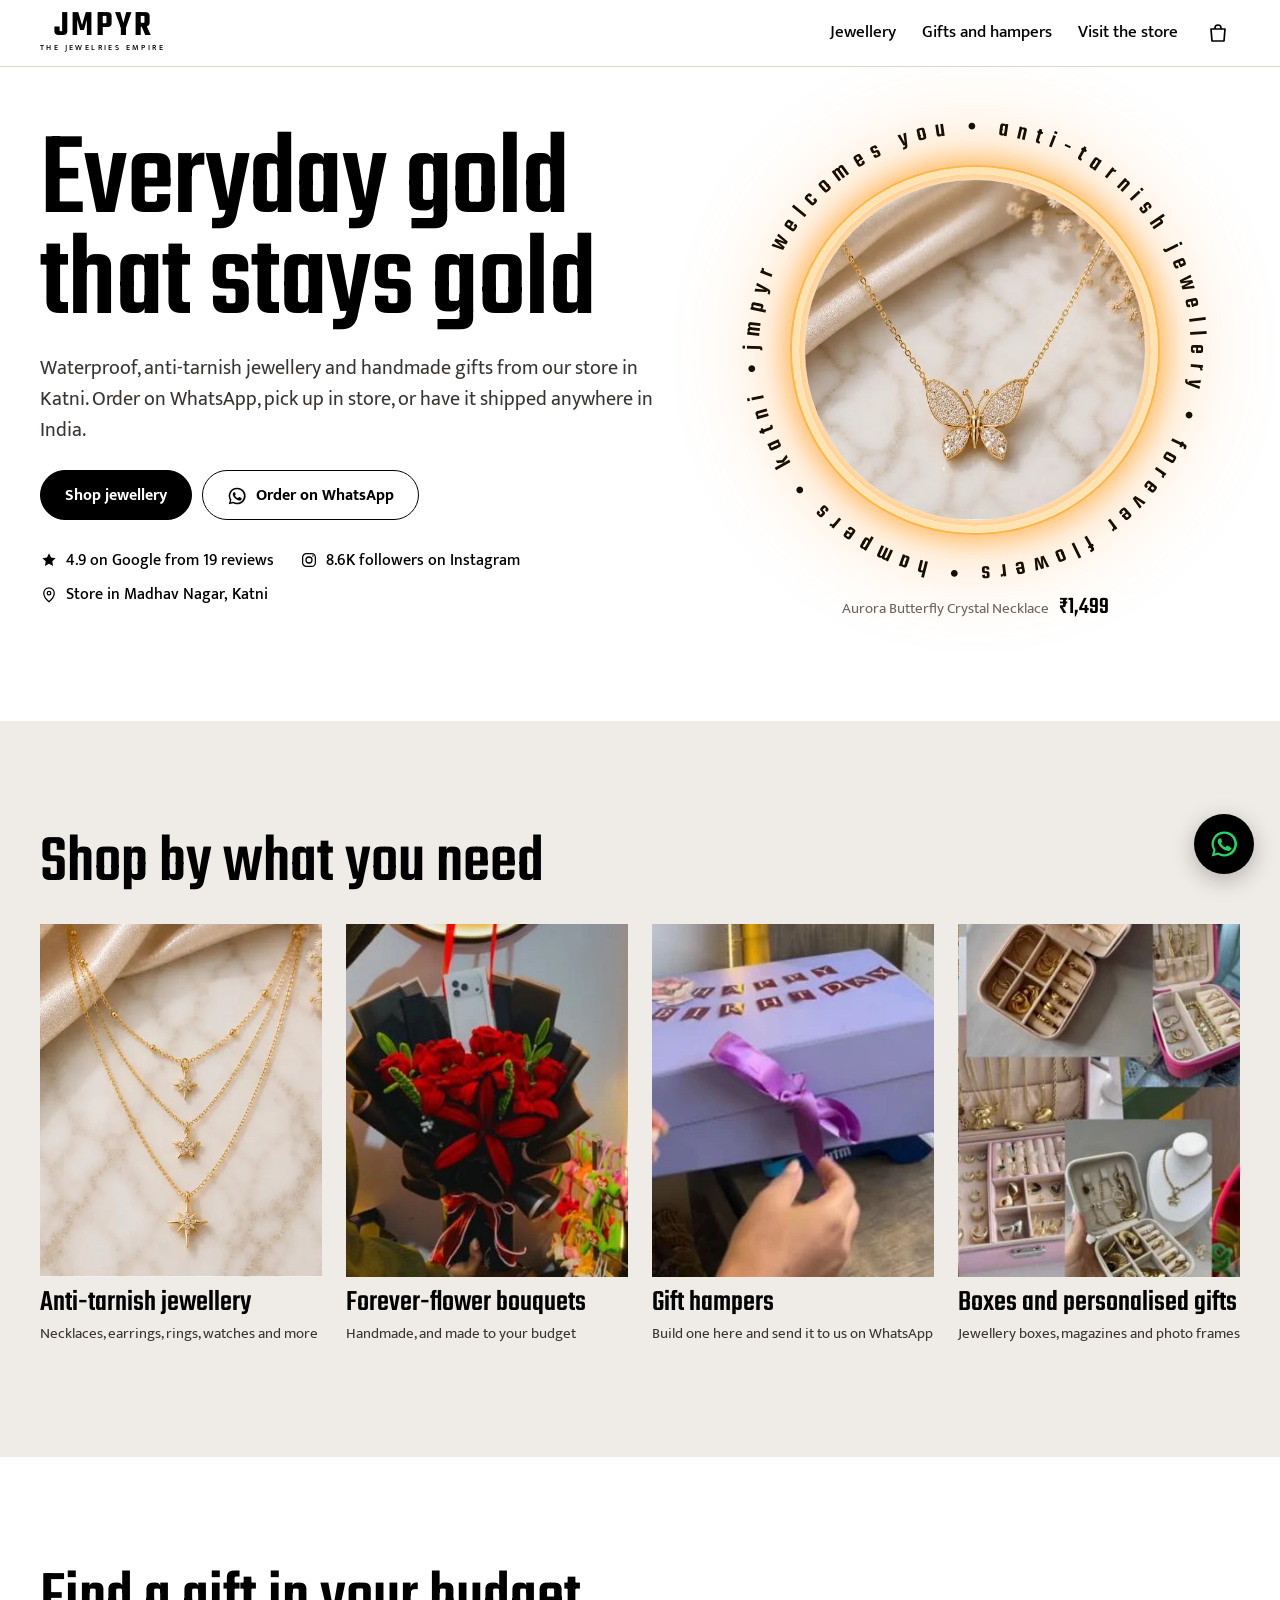
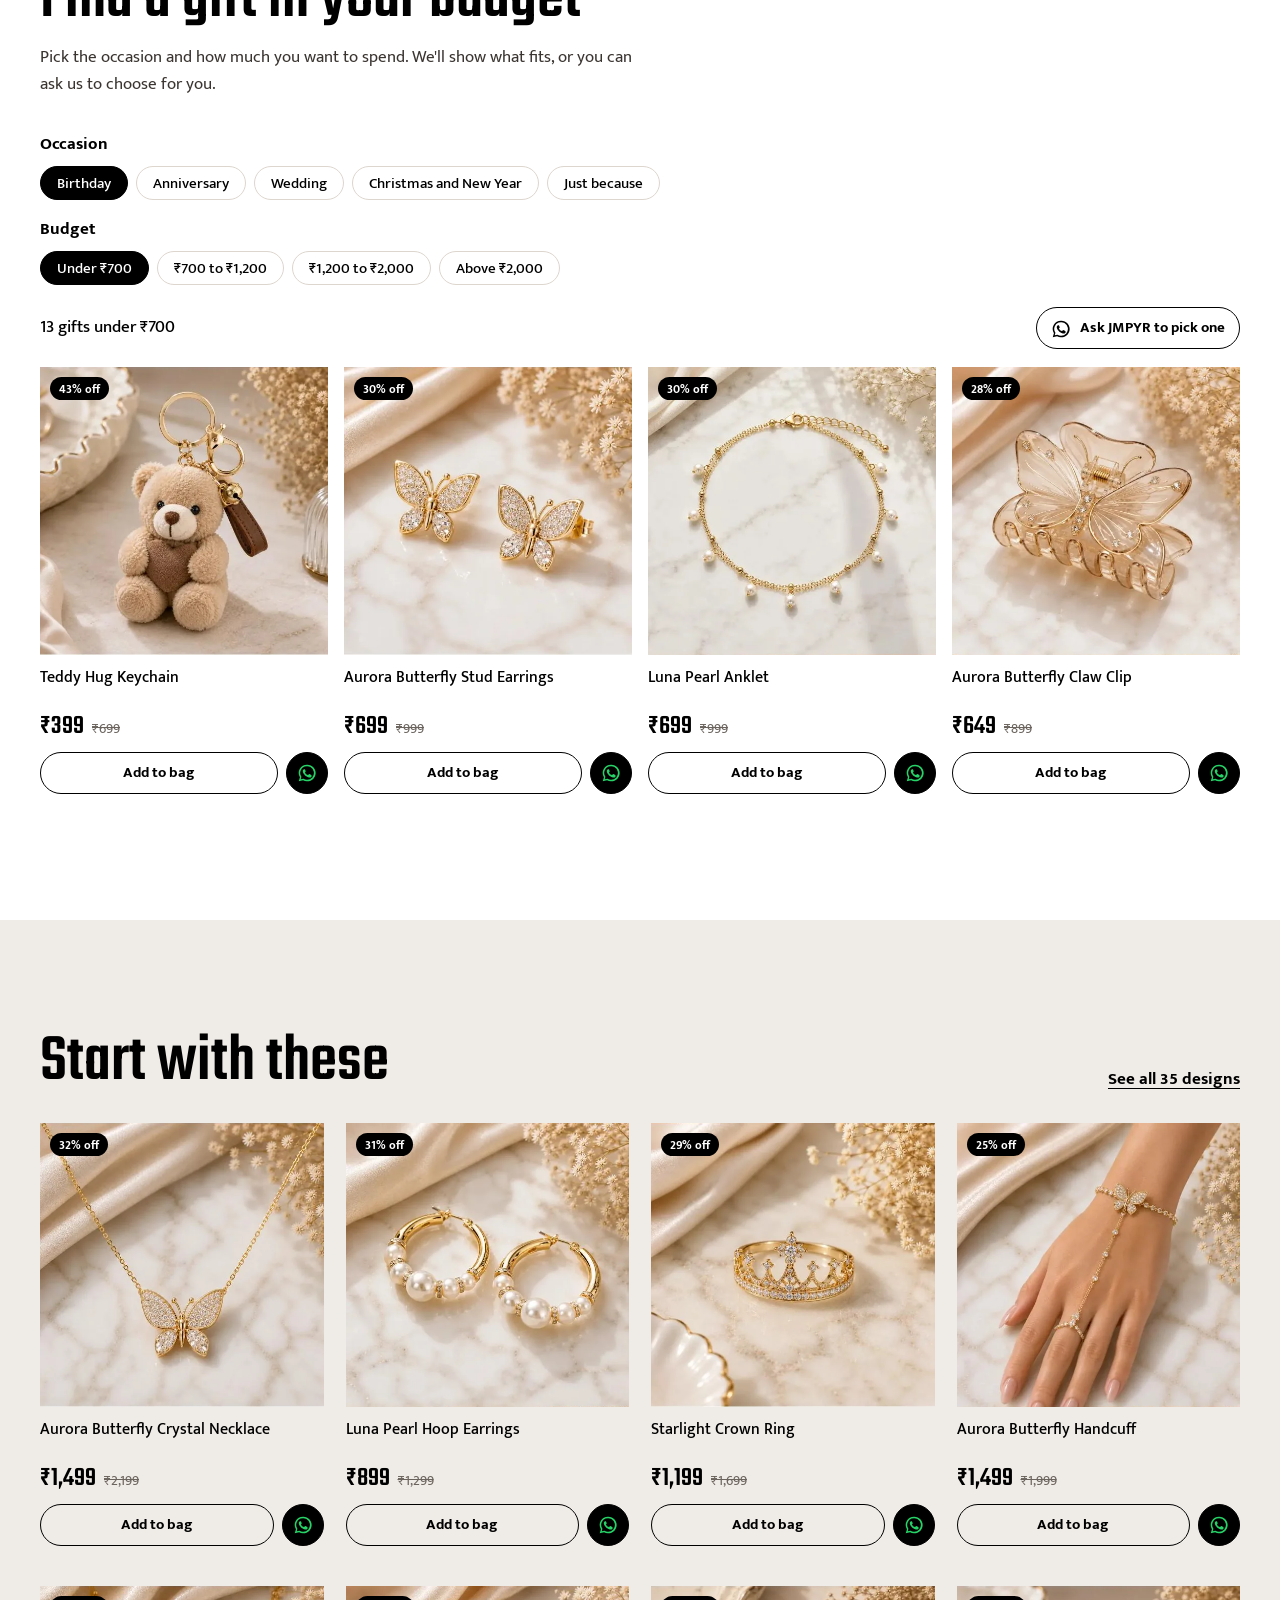
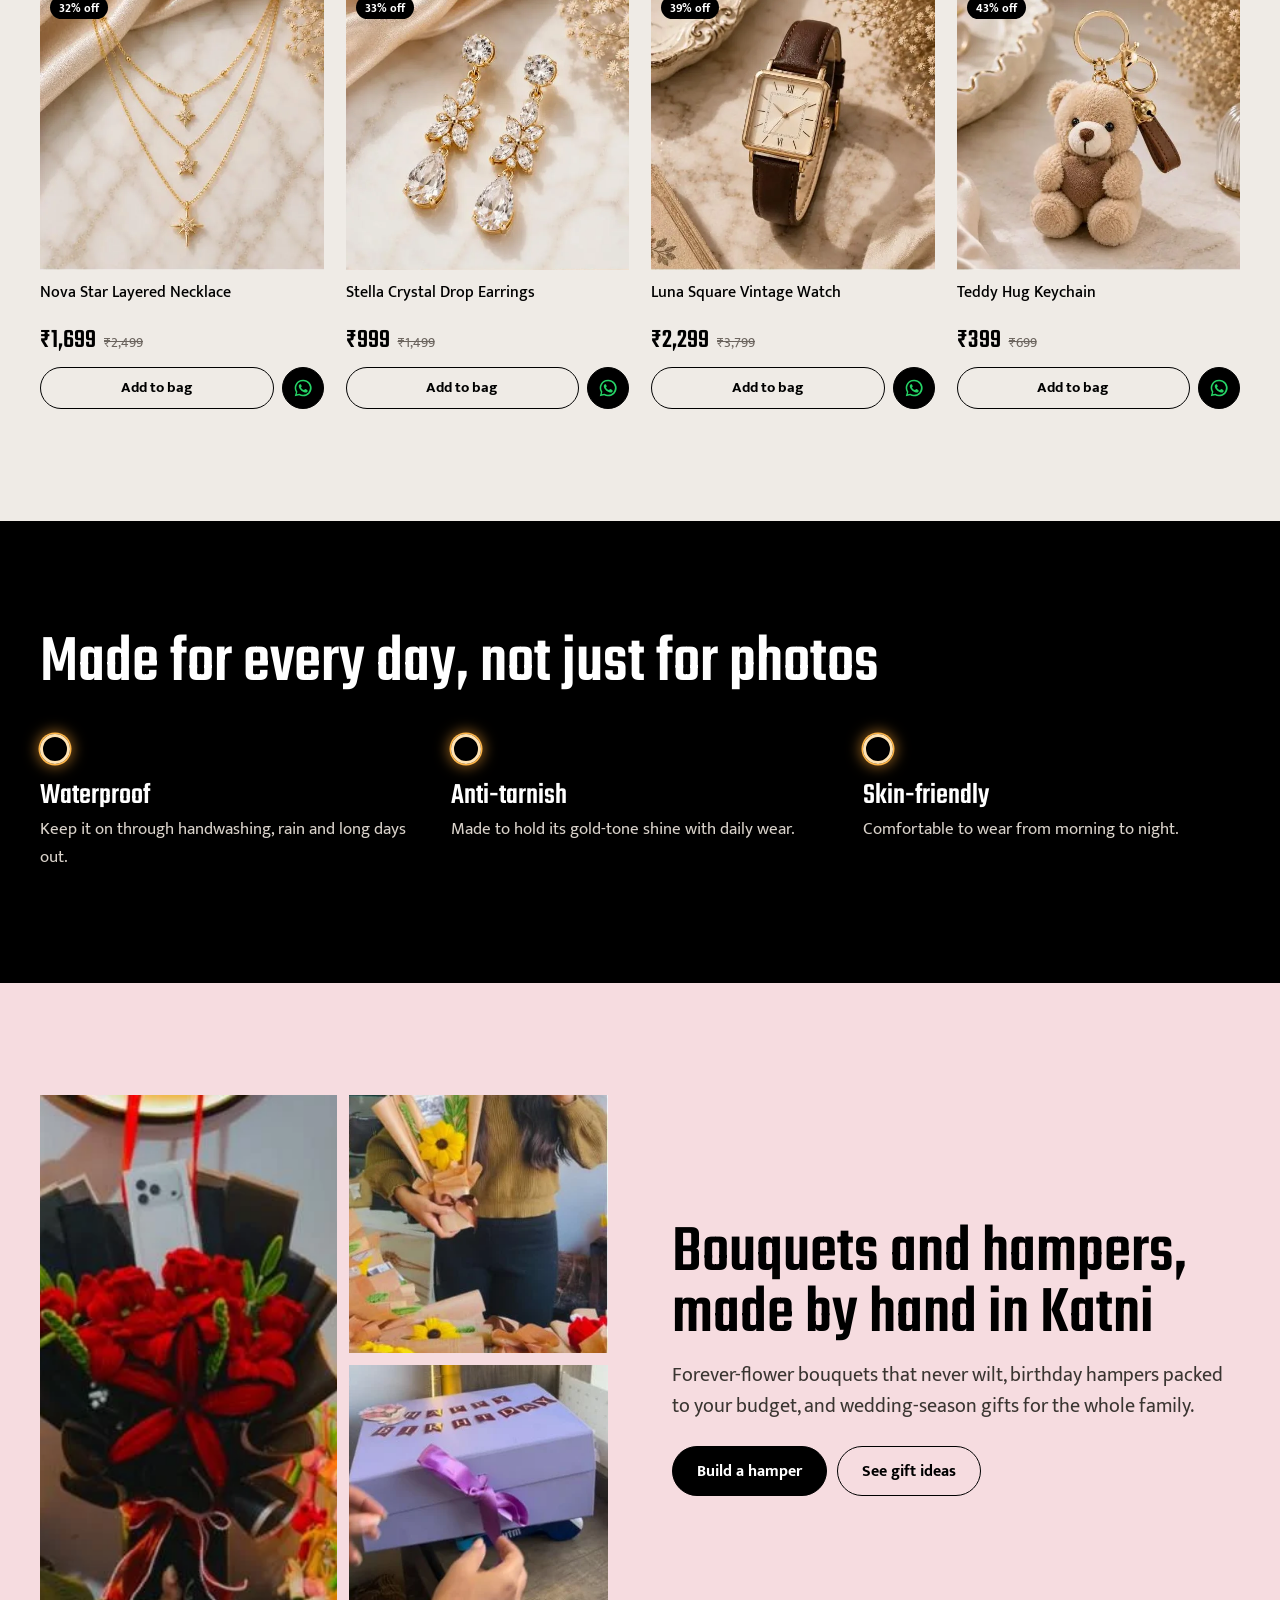
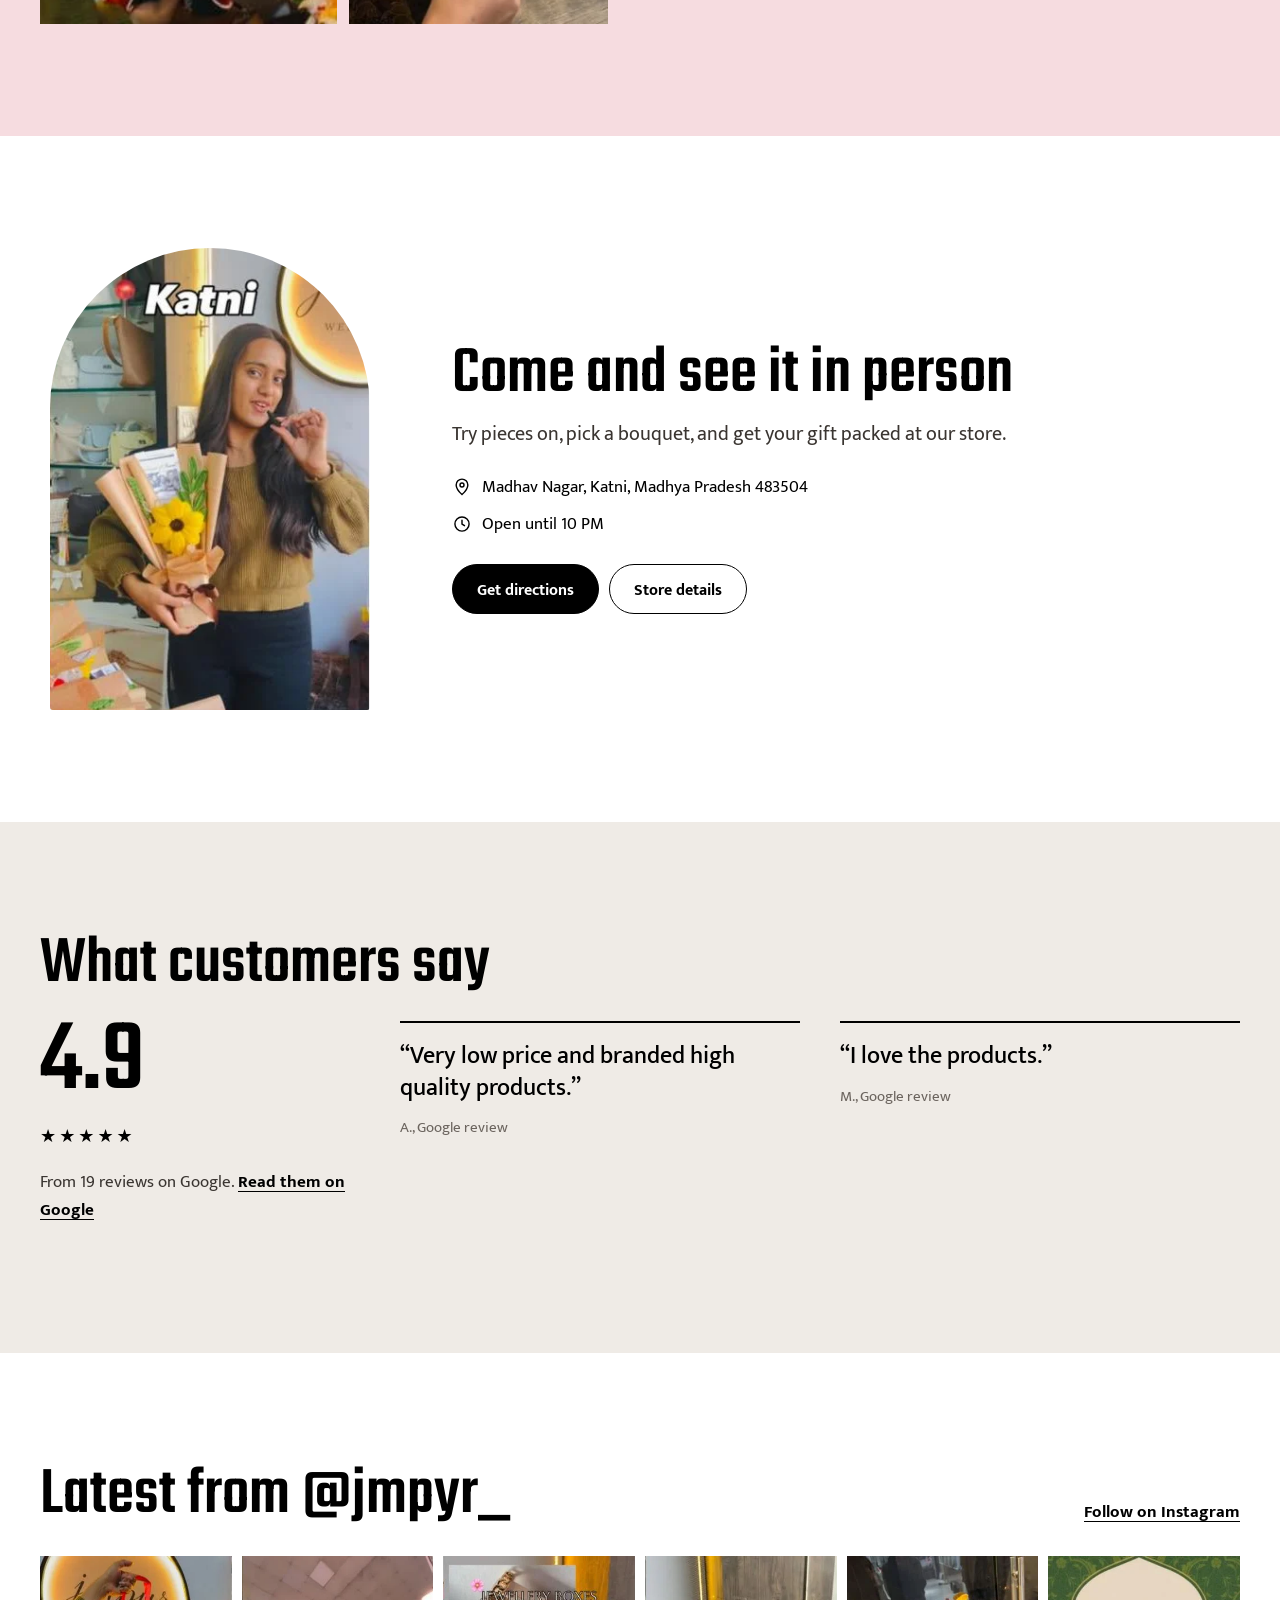
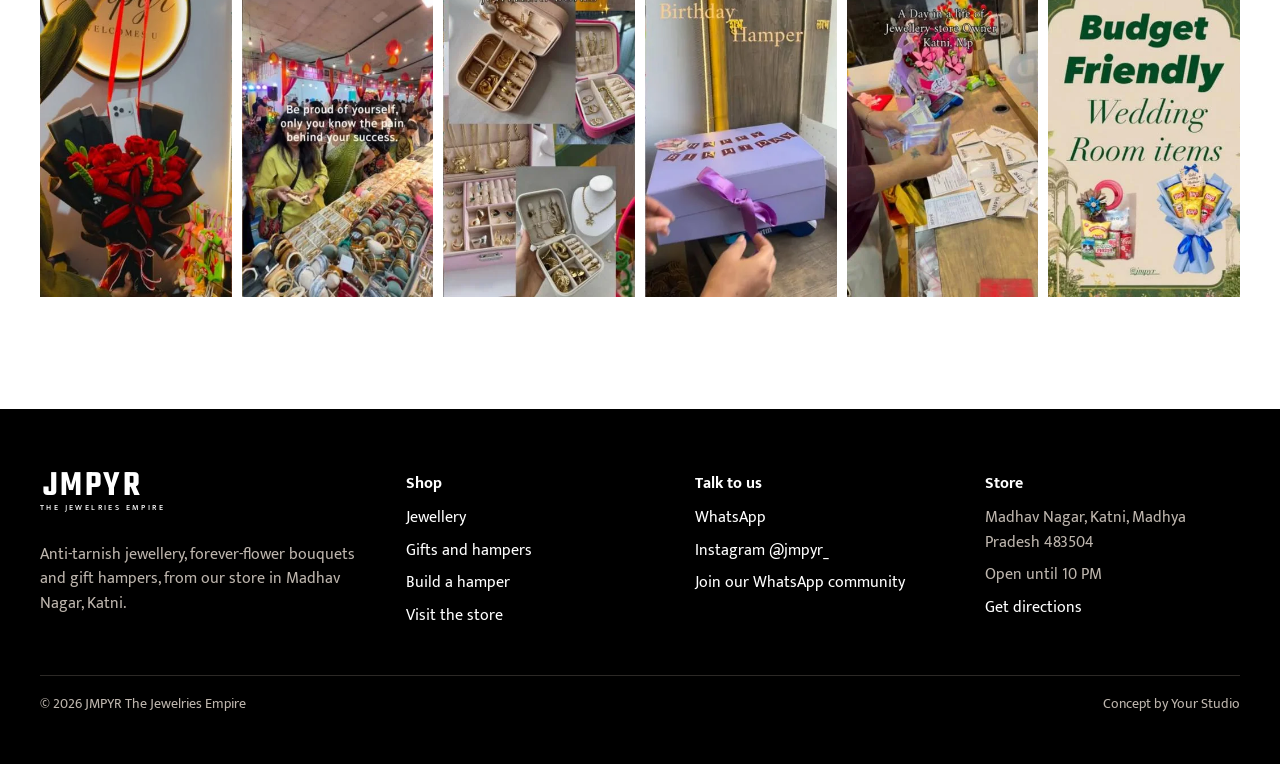
==== index.html @ 12ea730e "Initial commit: JMPYR site Co-Authored-By: Claude Opus 5.5 <noreply@anthropic.com>" ====
<!doctype html>
<html lang="en-IN">
<head>
<meta charset="utf-8">
<meta name="viewport" content="width=device-width, initial-scale=1, viewport-fit=cover">
<title>JMPYR | Anti-tarnish jewellery and handmade gifts in Katni</title>
<meta name="description" content="Waterproof, anti-tarnish jewellery, forever-flower bouquets and gift hampers from JMPYR in Madhav Nagar, Katni. Order on WhatsApp or visit the store.">
<!-- Concept preview: keep it out of search results until the client approves it. Remove this line at launch. -->
<meta name="robots" content="noindex, nofollow">
<meta name="theme-color" content="#ffffff">
<meta property="og:type" content="website">
<meta property="og:title" content="JMPYR | Anti-tarnish jewellery and handmade gifts in Katni">
<meta property="og:description" content="Waterproof, anti-tarnish jewellery, forever-flower bouquets and gift hampers from JMPYR in Madhav Nagar, Katni. Order on WhatsApp or visit the store.">
<meta property="og:image" content="assets/img/og.jpg">
<link rel="icon" href="assets/img/favicon.svg" type="image/svg+xml">
<link rel="preload" href="assets/fonts/teko-latin.woff2" as="font" type="font/woff2" crossorigin>
<link rel="preload" href="assets/fonts/mukta-latin-400.woff2" as="font" type="font/woff2" crossorigin>
<link rel="stylesheet" href="assets/css/site.css">
<script type="application/ld+json">{"@context": "https://schema.org", "@type": "JewelryStore", "name": "JMPYR The Jewelries Empire", "description": "Anti-tarnish jewellery, forever-flower bouquets and gift hampers in Katni.", "address": {"@type": "PostalAddress", "streetAddress": "Madhav Nagar", "addressLocality": "Katni", "addressRegion": "Madhya Pradesh", "postalCode": "483504", "addressCountry": "IN"}, "sameAs": ["https://www.instagram.com/jmpyr_/"], "priceRange": "₹299 - ₹3,299"}</script>
</head>
<body>
<header class="site-head"><div class="wrap">
  <button type="button" class="menu-btn" aria-expanded="false" aria-controls="nav" aria-label="Menu"><svg class="i" viewBox="0 0 24 24" aria-hidden="true"><path d="M4 8h16M4 16h16" stroke="currentColor" stroke-width="1.8" stroke-linecap="round"/></svg></button>
  <a class="logo" href="index.html" aria-label="JMPYR home"><b>JMPYR</b><small>The Jewelries Empire</small></a>
  <nav class="site-nav" id="nav" aria-label="Main">
    <a href="jewellery.html">Jewellery</a>
    <a href="gifts.html">Gifts and hampers</a>
    <a href="visit.html">Visit the store</a>
  </nav>
  <a class="bag-btn js-open-bag" href="#bag" aria-label="Open your bag"><svg class="i" viewBox="0 0 24 24" aria-hidden="true"><path d="M5 8h14l-1 12H6L5 8Zm4 0V7a3 3 0 0 1 6 0v1" fill="none" stroke="currentColor" stroke-width="1.7" stroke-linejoin="round"/></svg><span class="count js-bag-count" hidden>0</span></a>
</div></header>
<main id="main">
<section class="hero">
  <div class="wrap hero-grid">
    <div class="hero-copy">
      <h1 class="display">Everyday gold that stays gold</h1>
      <p class="lede">Waterproof, anti-tarnish jewellery and handmade gifts from our store in Katni. Order on WhatsApp, pick up in store, or have it shipped anywhere in India.</p>
      <div class="actions">
        <a class="btn btn-ink" href="jewellery.html">Shop jewellery</a>
        <a class="btn btn-line" data-wa="Hi JMPYR! I saw your website and want to order something."><svg class="i" viewBox="0 0 24 24" aria-hidden="true"><path fill="currentColor" d="M12 2a9.9 9.9 0 0 0-8.5 15l-1.4 5 5.2-1.4A10 10 0 1 0 12 2Zm0 18.2a8.2 8.2 0 0 1-4.2-1.2l-.3-.2-3 .8.8-3-.2-.3A8.2 8.2 0 1 1 12 20.2Zm4.5-6.1c-.2-.1-1.5-.7-1.7-.8-.2-.1-.4-.1-.6.1l-.8 1c-.1.2-.3.2-.5.1a6.7 6.7 0 0 1-3.3-2.9c-.3-.4.3-.4.8-1.4.1-.2 0-.3 0-.5l-.8-1.8c-.2-.5-.4-.4-.6-.4h-.5a1 1 0 0 0-.7.3 3 3 0 0 0-.9 2.2 5.2 5.2 0 0 0 1.1 2.8 11.9 11.9 0 0 0 4.6 4c1.7.7 2.4.8 3.2.7.5-.1 1.5-.6 1.7-1.2.2-.6.2-1.1.1-1.2l-.5-.3Z"/></svg>Order on WhatsApp</a>
      </div>
      <ul class="proof">
      <li><svg class="i" viewBox="0 0 24 24" aria-hidden="true"><path d="m12 3 2.7 5.6 6.1.9-4.4 4.3 1 6.1L12 17l-5.4 2.9 1-6.1-4.4-4.3 6.1-.9L12 3Z" fill="currentColor"/></svg>4.9 on Google from 19 reviews</li>
      <li><svg class="i" viewBox="0 0 24 24" aria-hidden="true"><rect x="3.5" y="3.5" width="17" height="17" rx="5" fill="none" stroke="currentColor" stroke-width="1.7"/><circle cx="12" cy="12" r="4" fill="none" stroke="currentColor" stroke-width="1.7"/><circle cx="17.3" cy="6.7" r="1.1" fill="currentColor"/></svg>8.6K followers on Instagram</li>
      <li><svg class="i" viewBox="0 0 24 24" aria-hidden="true"><path d="M12 21s-7-6.2-7-11.5a7 7 0 0 1 14 0C19 14.8 12 21 12 21Z" fill="none" stroke="currentColor" stroke-width="1.7"/><circle cx="12" cy="9.5" r="2.4" fill="none" stroke="currentColor" stroke-width="1.7"/></svg>Store in Madhav Nagar, Katni</li>
    </ul>
    </div>
    <div class="halo-stage">
      <div class="halo">
        <svg class="halo-text" viewBox="0 0 400 400" aria-hidden="true">
          <defs><path id="ringpath" d="M200,200 m-184,0 a184,184 0 1,1 368,0 a184,184 0 1,1 -368,0"/></defs>
          <text><textPath href="#ringpath" textLength="1150" lengthAdjust="spacing">jmpyr welcomes you &#8226; anti-tarnish jewellery &#8226; forever flowers &#8226; hampers &#8226; katni &#8226;</textPath></text>
        </svg>
        <div class="halo-ring"></div>
        <div class="halo-photo">
          <img class="on" src="assets/img/products/aurora-butterfly-crystal-necklace.webp" data-slug="aurora-butterfly-crystal-necklace" alt="Aurora Butterfly Crystal Necklace" width="563" height="563" fetchpriority="high">
          <img src="assets/img/products/luna-pearl-hoop-earrings.webp" data-slug="luna-pearl-hoop-earrings" alt="Luna Pearl Hoop Earrings" width="563" height="563" loading="lazy">
          <img src="assets/img/products/starlight-crown-ring.webp" data-slug="starlight-crown-ring" alt="Starlight Crown Ring" width="563" height="563" loading="lazy">
          <img src="assets/img/products/nova-star-layered-necklace.webp" data-slug="nova-star-layered-necklace" alt="Nova Star Layered Necklace" width="563" height="563" loading="lazy">
        </div>
      </div>
      <button type="button" class="halo-caption js-quick" data-slug="aurora-butterfly-crystal-necklace"><span class="js-halo-name">Aurora Butterfly Crystal Necklace</span><span class="js-halo-price">&#8377;1,499</span></button>
    </div>
  </div>
</section>

<section class="band band-marble" aria-labelledby="what">
  <div class="wrap">
    <div class="band-head"><h2 class="h2" id="what">Shop by what you need</h2></div>
    <div class="tiles">
      <a class="tile" href="jewellery.html"><img src="assets/img/products/nova-star-layered-necklace.webp" alt="" width="563" height="563" loading="lazy"><h3 class="h3">Anti-tarnish jewellery</h3><p>Necklaces, earrings, rings, watches and more</p></a>
      <a class="tile" href="gifts.html#bouquets"><img src="assets/img/shop/roses-bouquet.webp" alt="" width="338" height="400" loading="lazy"><h3 class="h3">Forever-flower bouquets</h3><p>Handmade, and made to your budget</p></a>
      <a class="tile" href="gifts.html#hamper"><img src="assets/img/shop/hamper-box.webp" alt="" width="338" height="330" loading="lazy"><h3 class="h3">Gift hampers</h3><p>Build one here and send it to us on WhatsApp</p></a>
      <a class="tile" href="gifts.html#personalised"><img src="assets/img/shop/jewellery-box.webp" alt="" width="338" height="505" loading="lazy"><h3 class="h3">Boxes and personalised gifts</h3><p>Jewellery boxes, magazines and photo frames</p></a>
    </div>
  </div>
</section>

<section class="band" id="finder" aria-labelledby="finder-title">
  <div class="wrap">
    <h2 class="h2" id="finder-title">Find a gift in your budget</h2>
    <p class="intro">Pick the occasion and how much you want to spend. We'll show what fits, or you can ask us to choose for you.</p>
    <div class="finder-controls">
      <div><p class="label" id="occ-l">Occasion</p>
        <div class="chips" data-group="occasion" role="group" aria-labelledby="occ-l">
          <button type="button" class="chip" data-v="birthday" aria-pressed="true">Birthday</button>
          <button type="button" class="chip" data-v="anniversary" aria-pressed="false">Anniversary</button>
          <button type="button" class="chip" data-v="wedding" aria-pressed="false">Wedding</button>
          <button type="button" class="chip" data-v="Christmas or New Year" aria-pressed="false">Christmas and New Year</button>
          <button type="button" class="chip" data-v="thoughtful" aria-pressed="false">Just because</button>
        </div></div>
      <div><p class="label" id="bud-l">Budget</p>
        <div class="chips" data-group="budget" role="group" aria-labelledby="bud-l">
          <button type="button" class="chip" data-v="0-700" aria-pressed="true">Under &#8377;700</button>
          <button type="button" class="chip" data-v="700-1200" aria-pressed="false">&#8377;700 to &#8377;1,200</button>
          <button type="button" class="chip" data-v="1200-2000" aria-pressed="false">&#8377;1,200 to &#8377;2,000</button>
          <button type="button" class="chip" data-v="2000-99999" aria-pressed="false">Above &#8377;2,000</button>
        </div></div>
    </div>
    <div class="finder-bar"><p class="js-finder-count" aria-live="polite"></p><a class="btn btn-small btn-line js-finder-ask" target="_blank" rel="noopener"><svg class="i" viewBox="0 0 24 24" aria-hidden="true"><path fill="currentColor" d="M12 2a9.9 9.9 0 0 0-8.5 15l-1.4 5 5.2-1.4A10 10 0 1 0 12 2Zm0 18.2a8.2 8.2 0 0 1-4.2-1.2l-.3-.2-3 .8.8-3-.2-.3A8.2 8.2 0 1 1 12 20.2Zm4.5-6.1c-.2-.1-1.5-.7-1.7-.8-.2-.1-.4-.1-.6.1l-.8 1c-.1.2-.3.2-.5.1a6.7 6.7 0 0 1-3.3-2.9c-.3-.4.3-.4.8-1.4.1-.2 0-.3 0-.5l-.8-1.8c-.2-.5-.4-.4-.6-.4h-.5a1 1 0 0 0-.7.3 3 3 0 0 0-.9 2.2 5.2 5.2 0 0 0 1.1 2.8 11.9 11.9 0 0 0 4.6 4c1.7.7 2.4.8 3.2.7.5-.1 1.5-.6 1.7-1.2.2-.6.2-1.1.1-1.2l-.5-.3Z"/></svg>Ask JMPYR to pick one</a></div>
    <div class="finder-results"></div>
  </div>
</section>

<section class="band band-marble" aria-labelledby="picks-title">
  <div class="wrap">
    <div class="band-head"><h2 class="h2" id="picks-title">Start with these</h2><a class="text-link" href="jewellery.html">See all 35 designs</a></div>
    <div class="grid" id="picks"></div>
  </div>
</section>

<section class="band band-ink" aria-labelledby="why-title">
  <div class="wrap">
    <h2 class="h2" id="why-title">Made for every day, not just for photos</h2>
    <div class="why">
      <div><div class="ring"></div><h3 class="h3">Waterproof</h3><p>Keep it on through handwashing, rain and long days out.</p></div>
      <div><div class="ring"></div><h3 class="h3">Anti-tarnish</h3><p>Made to hold its gold-tone shine with daily wear.</p></div>
      <div><div class="ring"></div><h3 class="h3">Skin-friendly</h3><p>Comfortable to wear from morning to night.</p></div>
    </div>
  </div>
</section>

<section class="band band-blush" aria-labelledby="gifts-title">
  <div class="wrap split">
    <div class="collage">
      <img class="tall" src="assets/img/shop/roses-bouquet.webp" alt="Red forever-flower rose bouquet in black wrap" width="338" height="400" loading="lazy">
      <img class="short" src="assets/img/shop/sunflower-bouquet.webp" alt="Sunflower bouquets in kraft paper" width="318" height="350" loading="lazy">
      <img class="short" src="assets/img/shop/hamper-box.webp" alt="Lilac birthday hamper box with a ribbon" width="338" height="330" loading="lazy">
    </div>
    <div>
      <h2 class="h2" id="gifts-title">Bouquets and hampers, made by hand in Katni</h2>
      <p class="lede">Forever-flower bouquets that never wilt, birthday hampers packed to your budget, and wedding-season gifts for the whole family.</p>
      <div class="actions"><a class="btn btn-ink" href="gifts.html#hamper">Build a hamper</a><a class="btn btn-line" href="gifts.html">See gift ideas</a></div>
    </div>
  </div>
</section>

<section class="band" aria-labelledby="store-title">
  <div class="wrap store">
    <img class="store-photo" src="assets/img/ig/ig-katni-sunflower.webp" alt="Inside the JMPYR store in Katni, with the lit sign and sunflower bouquets" width="338" height="600" loading="lazy">
    <div>
      <h2 class="h2" id="store-title">Come and see it in person</h2>
      <p class="lede">Try pieces on, pick a bouquet, and get your gift packed at our store.</p>
      <ul class="store-facts"><li><svg class="i" viewBox="0 0 24 24" aria-hidden="true"><path d="M12 21s-7-6.2-7-11.5a7 7 0 0 1 14 0C19 14.8 12 21 12 21Z" fill="none" stroke="currentColor" stroke-width="1.7"/><circle cx="12" cy="9.5" r="2.4" fill="none" stroke="currentColor" stroke-width="1.7"/></svg><span data-cfg="address">Madhav Nagar, Katni, Madhya Pradesh 483504</span></li><li><svg class="i" viewBox="0 0 24 24" aria-hidden="true"><circle cx="12" cy="12" r="8.5" fill="none" stroke="currentColor" stroke-width="1.7"/><path d="M12 7.5V12l3 2" fill="none" stroke="currentColor" stroke-width="1.7" stroke-linecap="round"/></svg><span data-cfg="hours">Open until 10 PM</span></li></ul>
      <div class="actions"><a class="btn btn-ink" href="https://www.google.com/maps/search/?api=1&amp;query=JMPYR+The+Jewelries+Empire+Madhav+Nagar+Katni" target="_blank" rel="noopener">Get directions</a><a class="btn btn-line" href="visit.html">Store details</a></div>
    </div>
  </div>
</section>

<section class="band band-marble" aria-labelledby="rev-title">
  <div class="wrap">
    <h2 class="h2" id="rev-title">What customers say</h2>
    <div class="reviews">
      <div>
        <p class="score">4.9</p>
        <p class="stars" aria-label="4.9 out of 5 stars">&#9733;&#9733;&#9733;&#9733;&#9733;</p>
        <p>From 19 reviews on Google. <a class="text-link" href="https://www.google.com/maps/search/?api=1&amp;query=JMPYR+The+Jewelries+Empire+Madhav+Nagar+Katni" target="_blank" rel="noopener">Read them on Google</a></p>
      </div>
      <blockquote class="quote"><p>&ldquo;Very low price and branded high quality products.&rdquo;</p><footer>A., Google review</footer></blockquote>
      <blockquote class="quote"><p>&ldquo;I love the products.&rdquo;</p><footer>M., Google review</footer></blockquote>
    </div>
  </div>
</section>

<section class="band" aria-labelledby="ig-title">
  <div class="wrap">
    <div class="band-head"><h2 class="h2" id="ig-title">Latest from @jmpyr_</h2><a class="text-link" href="https://www.instagram.com/jmpyr_/" target="_blank" rel="noopener">Follow on Instagram</a></div>
    <div class="ig">
      <a href="https://www.instagram.com/jmpyr_/reel/Df-Dbxtxlrr/" target="_blank" rel="noopener"><img src="assets/img/ig/ig-red-roses.webp" alt="Reel: red rose bouquet under the JMPYR sign" width="338" height="600" loading="lazy"></a>
      <a href="https://www.instagram.com/jmpyr_/reel/DgHZ6g5RSXc/" target="_blank" rel="noopener"><img src="assets/img/ig/ig-exhibition.webp" alt="Reel: the JMPYR stall at an exhibition" width="338" height="600" loading="lazy"></a>
      <a href="https://www.instagram.com/jmpyr_/reel/DgFMxoSRoa8/" target="_blank" rel="noopener"><img src="assets/img/ig/ig-jewellery-boxes.webp" alt="Reel: jewellery boxes" width="338" height="600" loading="lazy"></a>
      <a href="https://www.instagram.com/jmpyr_/reel/Df612hcOz7R/" target="_blank" rel="noopener"><img src="assets/img/ig/ig-birthday-hamper.webp" alt="Reel: birthday hamper box" width="338" height="600" loading="lazy"></a>
      <a href="https://www.instagram.com/jmpyr_/reel/DgH9g1uxHhY/" target="_blank" rel="noopener"><img src="assets/img/ig/ig-day-in-life.webp" alt="Reel: a day in the life of a jewellery store owner in Katni" width="338" height="600" loading="lazy"></a>
      <a href="https://www.instagram.com/jmpyr_/p/DgAzqpqkdHw/" target="_blank" rel="noopener"><img src="assets/img/ig/ig-wedding-room.webp" alt="Post: budget-friendly wedding room items" width="450" height="600" loading="lazy"></a>
    </div>
  </div>
</section>

</main>
<footer class="site-foot">
  <div class="wrap">
    <div class="foot-grid">
      <div>
        <a class="logo" href="index.html" aria-label="JMPYR home"><b>JMPYR</b><small>The Jewelries Empire</small></a>
        <p>Anti-tarnish jewellery, forever-flower bouquets and gift hampers, from our store in Madhav Nagar, Katni.</p>
      </div>
      <div>
        <h3>Shop</h3>
        <ul><li><a href="jewellery.html">Jewellery</a></li><li><a href="gifts.html">Gifts and hampers</a></li><li><a href="gifts.html#hamper">Build a hamper</a></li><li><a href="visit.html">Visit the store</a></li></ul>
      </div>
      <div>
        <h3>Talk to us</h3>
        <ul><li><a data-wa="Hi JMPYR! I have a question.">WhatsApp</a></li><li><a href="https://www.instagram.com/jmpyr_/" target="_blank" rel="noopener">Instagram @jmpyr_</a></li><li><a href="https://chat.whatsapp.com/BZ8Dwi6XXoyE4x2nI6Jfdg" target="_blank" rel="noopener">Join our WhatsApp community</a></li></ul>
      </div>
      <div>
        <h3>Store</h3>
        <ul><li data-cfg="address">Madhav Nagar, Katni, Madhya Pradesh 483504</li><li data-cfg="hours">Open until 10 PM</li><li><a href="https://www.google.com/maps/search/?api=1&amp;query=JMPYR+The+Jewelries+Empire+Madhav+Nagar+Katni" target="_blank" rel="noopener">Get directions</a></li></ul>
      </div>
    </div>
    <div class="foot-note"><span>&copy; <span data-year>2026</span> JMPYR The Jewelries Empire</span><span>Concept by <span data-cfg="agency">Your Studio</span></span></div>
  </div>
</footer>

<nav class="dock" aria-label="Quick actions">
  <a href="https://www.google.com/maps/search/?api=1&amp;query=JMPYR+The+Jewelries+Empire+Madhav+Nagar+Katni" target="_blank" rel="noopener"><svg class="i" viewBox="0 0 24 24" aria-hidden="true"><path d="M12 3 21 12l-9 9-9-9 9-9Z" fill="none" stroke="currentColor" stroke-width="1.7" stroke-linejoin="round"/><path d="M9.5 14v-2.5h5M12.5 9.5l2 2-2 2" fill="none" stroke="currentColor" stroke-width="1.7" stroke-linecap="round" stroke-linejoin="round"/></svg>Directions</a>
  <a class="dock-wa" data-wa="Hi JMPYR! I found you online and have a question."><svg class="i" viewBox="0 0 24 24" aria-hidden="true"><path fill="currentColor" d="M12 2a9.9 9.9 0 0 0-8.5 15l-1.4 5 5.2-1.4A10 10 0 1 0 12 2Zm0 18.2a8.2 8.2 0 0 1-4.2-1.2l-.3-.2-3 .8.8-3-.2-.3A8.2 8.2 0 1 1 12 20.2Zm4.5-6.1c-.2-.1-1.5-.7-1.7-.8-.2-.1-.4-.1-.6.1l-.8 1c-.1.2-.3.2-.5.1a6.7 6.7 0 0 1-3.3-2.9c-.3-.4.3-.4.8-1.4.1-.2 0-.3 0-.5l-.8-1.8c-.2-.5-.4-.4-.6-.4h-.5a1 1 0 0 0-.7.3 3 3 0 0 0-.9 2.2 5.2 5.2 0 0 0 1.1 2.8 11.9 11.9 0 0 0 4.6 4c1.7.7 2.4.8 3.2.7.5-.1 1.5-.6 1.7-1.2.2-.6.2-1.1.1-1.2l-.5-.3Z"/></svg>WhatsApp</a>
  <button type="button" class="js-open-bag"><svg class="i" viewBox="0 0 24 24" aria-hidden="true"><path d="M5 8h14l-1 12H6L5 8Zm4 0V7a3 3 0 0 1 6 0v1" fill="none" stroke="currentColor" stroke-width="1.7" stroke-linejoin="round"/></svg>Bag<span class="count js-bag-count" hidden>0</span></button>
</nav>
<a class="fab" data-wa="Hi JMPYR! I found you online and have a question." aria-label="Chat with JMPYR on WhatsApp"><svg class="i" viewBox="0 0 24 24" aria-hidden="true"><path fill="currentColor" d="M12 2a9.9 9.9 0 0 0-8.5 15l-1.4 5 5.2-1.4A10 10 0 1 0 12 2Zm0 18.2a8.2 8.2 0 0 1-4.2-1.2l-.3-.2-3 .8.8-3-.2-.3A8.2 8.2 0 1 1 12 20.2Zm4.5-6.1c-.2-.1-1.5-.7-1.7-.8-.2-.1-.4-.1-.6.1l-.8 1c-.1.2-.3.2-.5.1a6.7 6.7 0 0 1-3.3-2.9c-.3-.4.3-.4.8-1.4.1-.2 0-.3 0-.5l-.8-1.8c-.2-.5-.4-.4-.6-.4h-.5a1 1 0 0 0-.7.3 3 3 0 0 0-.9 2.2 5.2 5.2 0 0 0 1.1 2.8 11.9 11.9 0 0 0 4.6 4c1.7.7 2.4.8 3.2.7.5-.1 1.5-.6 1.7-1.2.2-.6.2-1.1.1-1.2l-.5-.3Z"/></svg></a>

<dialog class="quick" id="quick" aria-labelledby="q-name">
  <button type="button" class="x js-close" aria-label="Close"><svg class="i" viewBox="0 0 24 24" aria-hidden="true"><path d="m6 6 12 12M18 6 6 18" stroke="currentColor" stroke-width="1.8" stroke-linecap="round"/></svg></button>
  <img class="q-img" src="" alt="" width="563" height="563">
  <div class="q-body">
    <p class="q-cat"></p>
    <h2 class="q-name" id="q-name"></h2>
    <p class="q-price"><span class="q-now"></span><s class="q-was"></s></p>
    <p class="q-off"></p>
    <ul class="q-feats"><li>Waterproof</li><li>Anti-tarnish</li><li>Skin-friendly</li><li>Gift packing on request</li></ul>
    <div class="q-actions">
      <a class="btn btn-ink q-order" target="_blank" rel="noopener"><svg class="i" viewBox="0 0 24 24" aria-hidden="true"><path fill="currentColor" d="M12 2a9.9 9.9 0 0 0-8.5 15l-1.4 5 5.2-1.4A10 10 0 1 0 12 2Zm0 18.2a8.2 8.2 0 0 1-4.2-1.2l-.3-.2-3 .8.8-3-.2-.3A8.2 8.2 0 1 1 12 20.2Zm4.5-6.1c-.2-.1-1.5-.7-1.7-.8-.2-.1-.4-.1-.6.1l-.8 1c-.1.2-.3.2-.5.1a6.7 6.7 0 0 1-3.3-2.9c-.3-.4.3-.4.8-1.4.1-.2 0-.3 0-.5l-.8-1.8c-.2-.5-.4-.4-.6-.4h-.5a1 1 0 0 0-.7.3 3 3 0 0 0-.9 2.2 5.2 5.2 0 0 0 1.1 2.8 11.9 11.9 0 0 0 4.6 4c1.7.7 2.4.8 3.2.7.5-.1 1.5-.6 1.7-1.2.2-.6.2-1.1.1-1.2l-.5-.3Z"/></svg>Order on WhatsApp</a>
      <button type="button" class="btn btn-line js-add q-add">Add to bag</button>
    </div>
    <a class="text-link q-video" target="_blank" rel="noopener">Ask for a video of this piece</a>
  </div>
</dialog>

<dialog class="drawer" id="bag" aria-labelledby="bag-title">
  <div class="drawer-head"><h2 id="bag-title">Your bag</h2><button type="button" class="x js-close" aria-label="Close bag"><svg class="i" viewBox="0 0 24 24" aria-hidden="true"><path d="m6 6 12 12M18 6 6 18" stroke="currentColor" stroke-width="1.8" stroke-linecap="round"/></svg></button></div>
  <div class="bag-body">
    <div class="bag-empty"><p>Your bag is empty. Add a few pieces and send the whole order to us on WhatsApp.</p><a class="btn btn-ink" href="jewellery.html">Shop jewellery</a></div>
    <ul class="bag-list"></ul>
  </div>
  <div class="bag-foot" hidden>
    <fieldset class="how"><legend>How should we get it to you?</legend>
      <label><input type="radio" name="bag-how" value="Pick up from the store" checked><span>Pick up in store</span></label>
      <label><input type="radio" name="bag-how" value="Deliver in Katni"><span>Deliver in Katni</span></label>
      <label><input type="radio" name="bag-how" value="Ship to my city"><span>Ship to my city</span></label>
    </fieldset>
    <div class="fields">
      <div class="field"><label for="bag-name">Your name</label><input id="bag-name" autocomplete="name"></div>
      <div class="field"><label for="bag-where">City or pincode</label><input id="bag-where" autocomplete="postal-code"></div>
    </div>
    <p class="bag-total"><span>Total</span><b class="js-bag-total">&#8377;0</b></p>
    <button type="button" class="btn btn-ink js-send-bag"><svg class="i" viewBox="0 0 24 24" aria-hidden="true"><path fill="currentColor" d="M12 2a9.9 9.9 0 0 0-8.5 15l-1.4 5 5.2-1.4A10 10 0 1 0 12 2Zm0 18.2a8.2 8.2 0 0 1-4.2-1.2l-.3-.2-3 .8.8-3-.2-.3A8.2 8.2 0 1 1 12 20.2Zm4.5-6.1c-.2-.1-1.5-.7-1.7-.8-.2-.1-.4-.1-.6.1l-.8 1c-.1.2-.3.2-.5.1a6.7 6.7 0 0 1-3.3-2.9c-.3-.4.3-.4.8-1.4.1-.2 0-.3 0-.5l-.8-1.8c-.2-.5-.4-.4-.6-.4h-.5a1 1 0 0 0-.7.3 3 3 0 0 0-.9 2.2 5.2 5.2 0 0 0 1.1 2.8 11.9 11.9 0 0 0 4.6 4c1.7.7 2.4.8 3.2.7.5-.1 1.5-.6 1.7-1.2.2-.6.2-1.1.1-1.2l-.5-.3Z"/></svg>Send order on WhatsApp</button>
  </div>
</dialog>

<div class="toast" role="status" aria-live="polite"><span class="toast-msg"></span><button type="button" class="js-open-bag">View bag</button></div>

<script src="assets/js/data.js"></script>
<script src="assets/js/app.js"></script>
</body>
</html>
---- assets/css/site.css ----
/* ==========================================================
   JMPYR concept site
   Palette: Ink #000, Paper #fff, Marble #EFEBE6, Blush #F6DCE0,
            Halo amber #FFB547 (from the store's lit ring sign)
   Type: Teko (display, prices), Mukta (text). Both support the
         rupee sign and Devanagari.
   ========================================================== */

@font-face { font-family: "Teko"; font-style: normal; font-display: swap; font-weight: 300 700;
  src: url(../fonts/teko-latin.woff2) format("woff2");
  unicode-range: U+0000-00FF,U+0131,U+0152-0153,U+02BB-02BC,U+02C6,U+02DA,U+02DC,U+0304,U+0308,U+0329,U+2000-206F,U+20AC,U+2122,U+2191,U+2193,U+2212,U+2215,U+FEFF,U+FFFD; }
@font-face { font-family: "Teko"; font-style: normal; font-display: swap; font-weight: 300 700;
  src: url(../fonts/teko-latin-ext.woff2) format("woff2");
  unicode-range: U+0100-02BA,U+02BD-02C5,U+02C7-02CC,U+02CE-02D7,U+02DD-02FF,U+1D00-1DBF,U+1E00-1E9F,U+1EF2-1EFF,U+2020,U+20A0-20AB,U+20AD-20C0,U+2113,U+2C60-2C7F,U+A720-A7FF; }
@font-face { font-family: "Teko"; font-style: normal; font-display: swap; font-weight: 300 700;
  src: url(../fonts/teko-devanagari.woff2) format("woff2");
  unicode-range: U+0900-097F,U+1CD0-1CF9,U+200C-200D,U+20A8,U+20F0,U+25CC,U+A830-A839,U+A8E0-A8FF; }
@font-face { font-family: "Mukta"; font-style: normal; font-display: swap; font-weight: 400;
  src: url(../fonts/mukta-latin-400.woff2) format("woff2");
  unicode-range: U+0000-00FF,U+0131,U+0152-0153,U+02BB-02BC,U+02C6,U+02DA,U+02DC,U+0304,U+0308,U+0329,U+2000-206F,U+20AC,U+2122,U+2191,U+2193,U+2212,U+2215,U+FEFF,U+FFFD; }
@font-face { font-family: "Mukta"; font-style: normal; font-display: swap; font-weight: 400;
  src: url(../fonts/mukta-latin-ext-400.woff2) format("woff2");
  unicode-range: U+0100-02BA,U+02BD-02C5,U+02C7-02CC,U+02CE-02D7,U+02DD-02FF,U+1D00-1DBF,U+1E00-1E9F,U+1EF2-1EFF,U+2020,U+20A0-20AB,U+20AD-20C0,U+2113,U+2C60-2C7F,U+A720-A7FF; }
@font-face { font-family: "Mukta"; font-style: normal; font-display: swap; font-weight: 500;
  src: url(../fonts/mukta-latin-500.woff2) format("woff2");
  unicode-range: U+0000-00FF,U+0131,U+0152-0153,U+02BB-02BC,U+02C6,U+02DA,U+02DC,U+0304,U+0308,U+0329,U+2000-206F,U+20AC,U+2122,U+2191,U+2193,U+2212,U+2215,U+FEFF,U+FFFD; }
@font-face { font-family: "Mukta"; font-style: normal; font-display: swap; font-weight: 500;
  src: url(../fonts/mukta-latin-ext-500.woff2) format("woff2");
  unicode-range: U+0100-02BA,U+02BD-02C5,U+02C7-02CC,U+02CE-02D7,U+02DD-02FF,U+1D00-1DBF,U+1E00-1E9F,U+1EF2-1EFF,U+2020,U+20A0-20AB,U+20AD-20C0,U+2113,U+2C60-2C7F,U+A720-A7FF; }
@font-face { font-family: "Mukta"; font-style: normal; font-display: swap; font-weight: 700;
  src: url(../fonts/mukta-latin-700.woff2) format("woff2");
  unicode-range: U+0000-00FF,U+0131,U+0152-0153,U+02BB-02BC,U+02C6,U+02DA,U+02DC,U+0304,U+0308,U+0329,U+2000-206F,U+20AC,U+2122,U+2191,U+2193,U+2212,U+2215,U+FEFF,U+FFFD; }
@font-face { font-family: "Mukta"; font-style: normal; font-display: swap; font-weight: 700;
  src: url(../fonts/mukta-latin-ext-700.woff2) format("woff2");
  unicode-range: U+0100-02BA,U+02BD-02C5,U+02C7-02CC,U+02CE-02D7,U+02DD-02FF,U+1D00-1DBF,U+1E00-1E9F,U+1EF2-1EFF,U+2020,U+20A0-20AB,U+20AD-20C0,U+2113,U+2C60-2C7F,U+A720-A7FF; }

:root {
  --ink: #000;
  --text: #3a3531;
  --muted: #6b645e;
  --paper: #fff;
  --marble: #efebe6;
  --blush: #f6dce0;
  --line: #ddd6ce;
  --halo: #ffb547;
  --halo-soft: #ffe3b3;
  --wa: #25d366;
  --display: "Teko", "Arial Narrow", sans-serif;
  --body: "Mukta", system-ui, -apple-system, "Segoe UI", Roboto, sans-serif;
  --wrap: min(1200px, 100% - 40px);
}

*, *::before, *::after { box-sizing: border-box; }
html { -webkit-text-size-adjust: 100%; scroll-behavior: smooth; }
body { margin: 0; font: 400 17px/1.6 var(--body); color: var(--text); background: var(--paper); }
img { max-width: 100%; height: auto; display: block; }
a { color: inherit; }
button { font: inherit; color: inherit; }
h1, h2, h3 { color: var(--ink); }
:focus-visible { outline: 2px solid var(--ink); outline-offset: 3px; }
.band-ink :focus-visible, .site-foot :focus-visible { outline-color: #fff; }
.sr { position: absolute; width: 1px; height: 1px; overflow: hidden; clip: rect(0 0 0 0); white-space: nowrap; }
.i { width: 20px; height: 20px; flex: none; }
.wrap { width: var(--wrap); margin-inline: auto; }

/* ---------- type ---------- */
.display { font: 500 clamp(52px, 12.5vw, 120px)/0.84 var(--display); letter-spacing: -0.005em; margin: 0 0 18px; }
.h2 { font: 500 clamp(42px, 6.4vw, 68px)/0.9 var(--display); margin: 0 0 14px; }
.h3 { font: 500 30px/0.95 var(--display); margin: 0 0 6px; }
.lede { font-size: clamp(17px, 2vw, 20px); line-height: 1.55; max-width: 34em; margin: 0 0 24px; }
.intro { max-width: 36em; margin: 0 0 32px; }

/* ---------- buttons, chips ---------- */
.btn { display: inline-flex; align-items: center; justify-content: center; gap: 9px; min-height: 50px; padding: 12px 24px 10px;
  border-radius: 999px; border: 1.5px solid var(--ink); font: 600 16px/1.1 var(--body); text-decoration: none; cursor: pointer; white-space: nowrap; }
.btn-ink { background: var(--ink); color: #fff; }
.btn-ink .i { color: var(--wa); }
.btn-line { background: transparent; color: var(--ink); }
.btn-white { background: #fff; color: var(--ink); border-color: #fff; }
.btn-small { min-height: 42px; padding: 9px 14px 7px; font-size: 14.5px; }
.btn-square { width: 42px; padding: 0; flex: none; }
.btn:disabled { opacity: 0.35; cursor: not-allowed; }
.actions { display: flex; flex-wrap: wrap; gap: 10px; }
.chips { display: flex; gap: 8px; flex-wrap: wrap; }
.chip { border: 1.5px solid var(--line); background: #fff; border-radius: 999px; padding: 8px 16px 6px; font: 500 15px/1.2 var(--body); cursor: pointer; color: var(--ink); }
.chip[aria-pressed="true"] { background: var(--ink); border-color: var(--ink); color: #fff; }
.text-link { font-weight: 600; color: var(--ink); text-underline-offset: 4px; }

/* ---------- concept ribbon ---------- */
.concept { background: var(--marble); color: var(--muted); font-size: 12.5px; line-height: 1.4; }
.concept .wrap { display: flex; align-items: center; justify-content: space-between; gap: 12px; padding: 7px 0 6px; }
.concept button { border: 0; background: none; cursor: pointer; font-weight: 600; color: var(--ink); padding: 2px 4px; }

/* ---------- header ---------- */
.site-head { position: sticky; top: 0; z-index: 30; background: rgba(255,255,255,0.96); backdrop-filter: blur(8px); border-bottom: 1px solid var(--line); }
.site-head .wrap { display: flex; align-items: center; gap: 18px; height: 66px; }
.logo { display: inline-flex; flex-direction: column; align-items: center; text-decoration: none; color: var(--ink); line-height: 1; margin-right: auto; }
.logo b { font: 600 36px/0.8 var(--display); letter-spacing: 0.07em; padding-left: 0.07em; }
.logo small { font: 500 7.5px/1 var(--body); letter-spacing: 0.32em; margin-top: 3px; text-transform: uppercase; }
.site-nav { display: flex; gap: 26px; }
.site-nav a { text-decoration: none; font-weight: 500; color: var(--ink); padding: 6px 0; }
.site-nav a[aria-current="page"] { box-shadow: inset 0 -2px 0 var(--ink); }
.bag-btn, .menu-btn { position: relative; display: grid; place-items: center; width: 44px; height: 44px; border: 0; background: none; cursor: pointer; color: var(--ink); text-decoration: none; }
.bag-btn .i, .menu-btn .i { width: 24px; height: 24px; }
.count { position: absolute; top: 4px; right: 2px; min-width: 18px; height: 18px; border-radius: 9px; background: var(--ink); color: #fff; font: 700 11px/18px var(--body); text-align: center; padding: 0 4px; }
.menu-btn { display: none; }
@media (max-width: 799px) {
  .menu-btn { display: grid; order: -1; margin-left: -10px; }
  .logo { margin: 0 auto; }
  .bag-btn { margin-right: -8px; }
  .site-nav { position: absolute; top: 66px; left: 0; right: 0; flex-direction: column; gap: 0; background: #fff; border-bottom: 1px solid var(--line); padding: 6px 20px 14px; display: none; }
  .site-nav.open { display: flex; }
  .site-nav a { padding: 12px 0; font-size: 19px; border-bottom: 1px solid var(--line); }
  .site-nav a:last-child { border-bottom: 0; }
  .site-nav a[aria-current="page"] { box-shadow: none; font-weight: 700; }
}

/* ---------- sections ---------- */
.band { padding-block: clamp(60px, 9vw, 112px); }
.band-marble { background: var(--marble); }
.band-blush { background: var(--blush); }
.band-ink { background: var(--ink); color: #d9d2ca; }
.band-ink h2, .band-ink h3 { color: #fff; }
.band-head { display: flex; flex-wrap: wrap; align-items: end; justify-content: space-between; gap: 10px 24px; margin-bottom: 30px; }
.band-head .h2 { margin: 0; }
.band-head p { margin: 6px 0 0; max-width: 34em; }

/* ---------- hero with the lit ring ---------- */
.hero { padding: 18px 0 clamp(56px, 8vw, 96px); overflow: hidden; }
.hero-grid { display: grid; gap: 16px; align-items: center; }
.halo-stage { order: -1; display: grid; justify-items: center; gap: 6px; }
.halo { --s: clamp(236px, 62vw, 470px); position: relative; width: var(--s); aspect-ratio: 1; }
.halo-text { position: absolute; inset: 0; width: 100%; height: 100%; }
.halo-text text { font: 500 21px var(--display); letter-spacing: 5.4px; fill: var(--ink); }
.halo-ring { position: absolute; inset: 11%; border-radius: 50%; border: 7px solid var(--halo-soft);
  box-shadow: 0 0 0 2px var(--halo), 0 0 26px 8px rgba(255, 166, 51, 0.7), 0 0 90px 28px rgba(255, 150, 40, 0.28), inset 0 0 22px 6px rgba(255, 166, 51, 0.75);
  animation: switch-on 1.5s ease-out 0.15s both; }
.halo-photo { position: absolute; inset: calc(11% + 13px); border-radius: 50%; overflow: hidden; background: #ede6dd; }
.halo-photo img { position: absolute; inset: 0; width: 100%; height: 100%; object-fit: cover; opacity: 0; transition: opacity 1s ease; }
.halo-photo img.on { opacity: 1; }
@keyframes switch-on { 0% { opacity: 0; } 10% { opacity: 0.85; } 15% { opacity: 0.1; } 26% { opacity: 1; } 31% { opacity: 0.35; } 44%, 100% { opacity: 1; } }
.halo-caption { border: 0; background: none; cursor: pointer; display: flex; gap: 10px; align-items: baseline; padding: 4px 8px; color: var(--muted); font-size: 15px; }
.halo-caption .js-halo-price { font: 500 24px/1 var(--display); color: var(--ink); }
.proof { list-style: none; padding: 0; margin: 28px 0 0; display: flex; flex-wrap: wrap; gap: 10px 26px; font-weight: 500; color: var(--ink); font-size: 15.5px; }
.proof li { display: flex; align-items: center; gap: 8px; }
.proof .i { width: 18px; height: 18px; }
@media (min-width: 900px) {
  .hero { padding-top: 48px; }
  .hero-grid { grid-template-columns: 1.08fr 0.92fr; gap: 48px; }
  .halo-stage { order: 0; }
}
@media (prefers-reduced-motion: reduce) {
  .halo-ring { animation: none; }
  .halo-photo img { transition: none; }
  html { scroll-behavior: auto; }
}

/* ---------- category tiles ---------- */
.tiles { display: grid; grid-template-columns: repeat(2, 1fr); gap: 26px 14px; }
.tile { text-decoration: none; color: var(--text); }
.tile img { width: 100%; aspect-ratio: 4 / 5; object-fit: cover; background: #ede6dd; margin-bottom: 12px; }
.tile p { margin: 0; font-size: 15px; line-height: 1.45; }
@media (min-width: 900px) { .tiles { grid-template-columns: repeat(4, 1fr); gap: 24px; } }

/* ---------- product grid + cards ---------- */
.grid { display: grid; grid-template-columns: repeat(2, minmax(0, 1fr)); gap: 32px 14px; }
@media (min-width: 760px) { .grid { grid-template-columns: repeat(3, minmax(0, 1fr)); gap: 40px 22px; } }
@media (min-width: 1080px) { .grid { grid-template-columns: repeat(4, minmax(0, 1fr)); } }
.card-media { position: relative; display: block; width: 100%; aspect-ratio: 1; padding: 0; border: 0; background: #ede6dd; cursor: zoom-in; }
.card-media img { width: 100%; height: 100%; object-fit: cover; }
.badge { position: absolute; top: 10px; left: 10px; background: var(--ink); color: #fff; font: 600 12px/1 var(--body); padding: 6px 9px 5px; border-radius: 999px; }
.card-name { font: 500 15.5px/1.35 var(--body); margin: 12px 0 4px; min-height: 2.7em; }
.price { margin: 0; display: flex; align-items: baseline; gap: 8px; }
.price .now { font: 500 27px/1 var(--display); color: var(--ink); }
.price s { color: var(--muted); font-size: 14px; }
.card-actions { display: flex; gap: 8px; margin-top: 12px; }
.card-actions .btn-line { flex: 1; }
.card-actions .btn-square .i { color: var(--wa); }

/* ---------- gift finder ---------- */
.finder-controls { display: grid; gap: 16px; margin-bottom: 22px; }
.finder-controls .label { font-weight: 600; color: var(--ink); margin: 0 0 8px; }
.finder-bar { display: flex; flex-wrap: wrap; align-items: center; justify-content: space-between; gap: 12px; margin-bottom: 18px; }
.finder-bar p { margin: 0; font-weight: 500; color: var(--ink); }
.finder-results { display: grid; grid-auto-flow: column; grid-auto-columns: minmax(168px, 44%); gap: 16px; overflow-x: auto; scroll-snap-type: x mandatory; padding-bottom: 14px; }
.finder-results .card { scroll-snap-align: start; }
@media (min-width: 900px) { .finder-results { grid-auto-columns: calc(25% - 12px); } }

/* ---------- why band ---------- */
.why { display: grid; gap: 34px; margin-top: 40px; }
.why p { margin: 0; max-width: 24em; }
.why .ring { width: 30px; height: 30px; border-radius: 50%; border: 3px solid var(--halo-soft); box-shadow: 0 0 0 1.5px var(--halo), 0 0 14px 3px rgba(255,166,51,0.55); margin-bottom: 18px; }
@media (min-width: 800px) { .why { grid-template-columns: repeat(3, 1fr); } }

/* ---------- gifts band ---------- */
.split { display: grid; gap: 36px; align-items: center; }
@media (min-width: 900px) { .split { grid-template-columns: 1fr 1fr; gap: 64px; } }
.collage { display: grid; grid-template-columns: 1.15fr 1fr; gap: 12px; }
.collage img { width: 100%; height: 100%; object-fit: cover; }
.collage .tall { grid-row: span 2; aspect-ratio: 3 / 4.4; }
.collage .short { aspect-ratio: 1; }

/* ---------- store band ---------- */
.store { display: grid; gap: 30px; align-items: center; }
.store-photo { width: min(320px, 78vw); aspect-ratio: 9 / 13; object-fit: cover; object-position: 50% 30%; border-radius: 999px 999px 18px 18px; justify-self: center; }
.store-facts { list-style: none; padding: 0; margin: 0 0 26px; display: grid; gap: 10px; }
.store-facts li { display: flex; gap: 10px; align-items: flex-start; color: var(--ink); }
.store-facts .i { margin-top: 3px; }
@media (min-width: 900px) { .store { grid-template-columns: 340px 1fr; gap: 72px; } }

/* ---------- reviews ---------- */
.reviews { display: grid; gap: 22px; margin-top: 26px; }
@media (min-width: 800px) { .reviews { grid-template-columns: 0.8fr 1fr 1fr; gap: 40px; align-items: start; } }
.score { font: 500 104px/0.8 var(--display); color: var(--ink); margin: 0; }
.stars { color: var(--ink); letter-spacing: 3px; font-size: 18px; }
.quote { margin: 0; border-top: 2px solid var(--ink); padding-top: 18px; }
.quote p { font: 500 24px/1.3 var(--body); color: var(--ink); margin: 0 0 12px; }
.quote footer { color: var(--muted); font-size: 15px; }

/* ---------- instagram wall ---------- */
.ig { display: grid; grid-template-columns: repeat(3, 1fr); gap: 6px; }
.ig a { display: block; aspect-ratio: 9 / 16; overflow: hidden; background: #ede6dd; }
.ig img { width: 100%; height: 100%; object-fit: cover; }
@media (min-width: 900px) { .ig { grid-template-columns: repeat(6, 1fr); gap: 10px; } }

/* ---------- page heads ---------- */
.page-head { padding: clamp(40px, 7vw, 80px) 0 clamp(28px, 4vw, 44px); }
.page-head .display { font-size: clamp(56px, 10vw, 104px); }
.toolbar { display: flex; flex-wrap: wrap; gap: 14px 20px; align-items: center; justify-content: space-between; margin: 0 0 28px; }
.toolbar p { margin: 0; font-weight: 500; color: var(--ink); }
.cat-chips { display: flex; gap: 8px; overflow-x: auto; padding-bottom: 6px; margin-bottom: 18px; scrollbar-width: thin; }
.cat-chips .chip { white-space: nowrap; }
select { font: 500 15px var(--body); padding: 9px 36px 7px 14px; border: 1.5px solid var(--line); border-radius: 999px; background: #fff url("data:image/svg+xml,%3Csvg xmlns='http://www.w3.org/2000/svg' viewBox='0 0 24 24'%3E%3Cpath d='m6 9 6 6 6-6' fill='none' stroke='%23000' stroke-width='2'/%3E%3C/svg%3E") no-repeat right 12px center / 16px; appearance: none; color: var(--ink); }

/* ---------- gifts page ---------- */
.offer { display: grid; gap: 30px; align-items: center; }
@media (min-width: 900px) { .offer { grid-template-columns: 1fr 1fr; gap: 64px; } .offer.flip > :first-child { order: 2; } }
.pair { display: grid; grid-template-columns: 1fr 1fr; gap: 12px; }
.pair img { width: 100%; aspect-ratio: 4 / 5; object-fit: cover; }
.list-plain { list-style: none; padding: 0; margin: 0 0 26px; display: grid; gap: 10px; }
.list-plain li { padding-left: 22px; position: relative; color: var(--ink); }
.list-plain li::before { content: ""; position: absolute; left: 0; top: 0.5em; width: 9px; height: 9px; border-radius: 50%; border: 2px solid var(--halo); box-shadow: 0 0 6px rgba(255,166,51,0.7); }
.devanagari { font-family: var(--display); font-weight: 500; }

/* ---------- hamper builder ---------- */
.builder { display: grid; gap: 34px; align-items: start; }
@media (min-width: 980px) { .builder { grid-template-columns: 1fr 360px; gap: 48px; } .summary { position: sticky; top: 90px; } }
.step { border-top: 2px solid var(--ink); padding-top: 18px; margin-bottom: 36px; }
.step h3 { display: flex; gap: 14px; align-items: baseline; font: 500 34px/1 var(--display); margin: 0 0 6px; }
.step h3 span { font-size: 22px; width: 34px; height: 34px; border-radius: 50%; border: 2px solid var(--ink); display: inline-grid; place-items: center; padding-top: 4px; flex: none; }
.step > p { margin: 0 0 18px; }
.boxes { display: grid; gap: 10px; }
@media (min-width: 640px) { .boxes { grid-template-columns: repeat(3, 1fr); } }
.box-opt { position: relative; display: block; border: 1.5px solid var(--line); border-radius: 14px; padding: 16px 16px 14px; cursor: pointer; background: #fff; }
.box-opt input { position: absolute; opacity: 0; }
.box-opt b { display: block; font: 500 28px/1 var(--display); color: var(--ink); }
.box-opt span { font-size: 15px; }
.box-opt:has(input:checked) { border-color: var(--ink); box-shadow: inset 0 0 0 1.5px var(--ink); }
.box-opt:has(input:focus-visible) { outline: 2px solid var(--ink); outline-offset: 3px; }
.h-tabs h4 { font: 600 16px/1.3 var(--body); color: var(--ink); margin: 0 0 10px; }
.h-pick, .h-extras { display: grid; gap: 8px; margin-bottom: 22px; }
.h-pick { max-height: 430px; overflow-y: auto; padding-right: 6px; }
@media (min-width: 640px) { .h-pick, .h-extras { grid-template-columns: 1fr 1fr; } }
.h-opt { display: flex; gap: 12px; align-items: center; border: 1.5px solid var(--line); border-radius: 12px; padding: 8px 12px 8px 8px; cursor: pointer; background: #fff; }
.h-opt-text { padding: 12px 14px; }
.h-opt input { width: 20px; height: 20px; accent-color: #000; flex: none; margin: 0; }
.h-opt img { width: 56px; height: 56px; object-fit: cover; border-radius: 8px; flex: none; }
.h-opt > span { display: grid; line-height: 1.3; }
.h-opt-name { color: var(--ink); font-size: 15px; font-weight: 500; }
.h-opt-price { color: var(--muted); font-size: 14px; }
.h-opt:has(input:checked) { border-color: var(--ink); }
.h-opt:has(input:disabled) { opacity: 0.45; cursor: not-allowed; }
.fields { display: grid; gap: 14px; }
@media (min-width: 640px) { .fields { grid-template-columns: 1fr 1fr; } .fields .full { grid-column: 1 / -1; } }
.field label { display: block; font-weight: 600; color: var(--ink); margin-bottom: 6px; font-size: 15px; }
.field input, .field textarea, .field select { width: 100%; font: 400 16px/1.4 var(--body); padding: 11px 14px 9px; border: 1.5px solid var(--line); border-radius: 10px; background: #fff; color: var(--ink); }
.field textarea { min-height: 92px; resize: vertical; }
.field select { border-radius: 10px; }
.summary { background: var(--marble); padding: 24px; border-radius: 18px; }
.summary h3 { font: 500 34px/1 var(--display); margin: 0 0 4px; }
.summary .sum-meta { margin: 0 0 14px; color: var(--ink); font-weight: 500; }
.summary ul { list-style: none; margin: 0 0 16px; padding: 0; display: grid; gap: 8px; font-size: 15px; }
.summary li { display: flex; justify-content: space-between; gap: 12px; border-bottom: 1px solid var(--line); padding-bottom: 8px; color: var(--ink); }
.summary li span { color: var(--muted); white-space: nowrap; }
.sum-total { display: flex; justify-content: space-between; align-items: baseline; margin: 0 0 4px; color: var(--ink); font-weight: 600; }
.sum-total b { font: 500 30px/1 var(--display); }
.summary small { display: block; color: var(--muted); margin-bottom: 18px; line-height: 1.45; }
.summary .btn { width: 100%; }
.hint { margin: 10px 0 0; font-size: 14px; color: var(--muted); text-align: center; }
.warn { margin: 0 0 14px; font-size: 14px; color: var(--ink); background: #fff; border-radius: 10px; padding: 8px 12px; }

/* ---------- visit page ---------- */
.visit { display: grid; gap: 34px; }
@media (min-width: 900px) { .visit { grid-template-columns: 1fr 1.2fr; gap: 56px; } }
.map { width: 100%; aspect-ratio: 4 / 3; border: 0; border-radius: 18px; background: var(--marble); }
.ways { display: grid; gap: 28px; margin-top: 30px; }
@media (min-width: 800px) { .ways { grid-template-columns: repeat(3, 1fr); gap: 40px; } }
.ways p { margin: 0 0 14px; }
.faq details { border-top: 1.5px solid var(--line); padding: 16px 0; }
.faq details:last-child { border-bottom: 1.5px solid var(--line); }
.faq summary { cursor: pointer; font-weight: 600; color: var(--ink); font-size: 18px; list-style: none; display: flex; justify-content: space-between; gap: 16px; }
.faq summary::after { content: "+"; font: 500 30px/0.8 var(--display); }
.faq details[open] summary::after { content: "\2212"; }
.faq details p { margin: 10px 0 0; max-width: 40em; }

/* ---------- footer ---------- */
.site-foot { background: var(--ink); color: #bdb5ad; padding: 64px 0 120px; font-size: 15.5px; }
.foot-grid { display: grid; gap: 34px; }
@media (min-width: 800px) { .foot-grid { grid-template-columns: 1.3fr 1fr 1fr 1fr; } .site-foot { padding-bottom: 48px; } }
.site-foot .logo { color: #fff; align-items: flex-start; margin: 0 0 14px; }
.site-foot h3 { color: #fff; font: 600 15.5px/1.3 var(--body); margin: 0 0 12px; }
.site-foot ul { list-style: none; margin: 0; padding: 0; display: grid; gap: 8px; }
.site-foot a { color: #fff; text-decoration: none; }
.site-foot a:hover { text-decoration: underline; }
.foot-note { border-top: 1px solid #2c2926; margin-top: 44px; padding-top: 18px; font-size: 13.5px; display: flex; flex-wrap: wrap; justify-content: space-between; gap: 10px; }

/* ---------- sticky bar (phones) + floating WhatsApp (desktop) ---------- */
.dock { position: fixed; left: 0; right: 0; bottom: 0; z-index: 40; display: grid; grid-template-columns: 1fr 1.3fr 1fr; gap: 8px; padding: 8px 10px calc(8px + env(safe-area-inset-bottom)); background: #fff; border-top: 1px solid var(--line); }
.dock a, .dock button { display: flex; align-items: center; justify-content: center; gap: 7px; min-height: 46px; border-radius: 999px; font: 600 15px/1 var(--body); text-decoration: none; border: 1.5px solid var(--ink); background: #fff; color: var(--ink); position: relative; cursor: pointer; padding: 0 8px; }
.dock .dock-wa { background: var(--ink); color: #fff; }
.dock .dock-wa .i { color: var(--wa); }
.dock .count { position: static; margin-left: 2px; }
body { padding-bottom: 66px; }
.fab { display: none; }
@media (min-width: 800px) {
  .dock { display: none; }
  body { padding-bottom: 0; }
  .fab { display: grid; place-items: center; position: fixed; right: 26px; bottom: 26px; z-index: 40; width: 60px; height: 60px; border-radius: 50%; background: var(--ink); color: var(--wa); box-shadow: 0 6px 22px rgba(0,0,0,0.25); }
  .fab .i { width: 30px; height: 30px; }
}

/* ---------- dialogs ---------- */
dialog { border: 0; padding: 0; color: var(--text); }
dialog::backdrop { background: rgba(0, 0, 0, 0.5); }
.x { position: absolute; top: 10px; right: 10px; width: 44px; height: 44px; border: 0; border-radius: 50%; background: rgba(255,255,255,0.92); cursor: pointer; display: grid; place-items: center; z-index: 2; }
.quick { width: min(880px, 100% - 24px); max-height: calc(100dvh - 24px); border-radius: 18px; }
.quick[open] { display: grid; }
@media (min-width: 760px) { .quick[open] { grid-template-columns: 1fr 1fr; } }
.q-img { width: 100%; aspect-ratio: 1; object-fit: cover; background: #ede6dd; }
.q-body { padding: 24px 24px 28px; }
.q-cat { margin: 0 0 2px; color: var(--muted); font-size: 15px; }
.q-name { font: 500 40px/0.95 var(--display); margin: 0 0 12px; }
.q-price { display: flex; align-items: baseline; gap: 10px; margin: 0; }
.q-now { font: 500 40px/1 var(--display); color: var(--ink); }
.q-was { color: var(--muted); }
.q-off { margin: 2px 0 18px; font-size: 15px; color: var(--ink); }
.q-feats { list-style: none; padding: 0; margin: 0 0 22px; display: grid; gap: 6px; font-size: 15.5px; }
.q-feats li::before { content: ""; display: inline-block; width: 8px; height: 8px; border-radius: 50%; border: 2px solid var(--halo); margin: 0 10px 1px 0; }
.q-actions { display: grid; gap: 10px; }
.q-actions .btn { width: 100%; }
.q-video { display: inline-block; margin-top: 14px; font-size: 15px; }
.drawer { margin: 0 0 0 auto; width: min(430px, 100%); height: 100dvh; max-height: none; max-width: none; }
.drawer[open] { display: flex; flex-direction: column; animation: slide-in 0.28s ease-out; }
@keyframes slide-in { from { transform: translateX(40px); opacity: 0; } }
@media (prefers-reduced-motion: reduce) { .drawer[open] { animation: none; } }
.drawer-head { display: flex; align-items: center; justify-content: space-between; padding: 14px 14px 14px 22px; border-bottom: 1px solid var(--line); }
.drawer-head h2 { font: 500 34px/1 var(--display); margin: 6px 0 0; }
.drawer-head .x { position: static; background: none; }
.bag-body { flex: 1; overflow-y: auto; padding: 8px 22px; }
.bag-empty { text-align: center; padding: 48px 0; }
.bag-empty p { margin: 0 0 18px; }
.bag-list { list-style: none; margin: 0; padding: 0; }
.bag-item { display: grid; grid-template-columns: 72px 1fr auto; gap: 14px; padding: 16px 0; border-bottom: 1px solid var(--line); align-items: start; }
.bag-item img { width: 72px; height: 72px; object-fit: cover; }
.bag-name { margin: 0; color: var(--ink); font-weight: 500; line-height: 1.3; font-size: 15.5px; }
.bag-price { margin: 0 0 8px; font-size: 14px; color: var(--muted); }
.bag-line { margin: 0; font: 500 24px/1 var(--display); color: var(--ink); }
.qty { display: inline-flex; align-items: center; border: 1.5px solid var(--line); border-radius: 999px; }
.qty button { width: 34px; height: 32px; border: 0; background: none; cursor: pointer; display: grid; place-items: center; }
.qty .i { width: 16px; height: 16px; }
.qty span { min-width: 22px; text-align: center; font-weight: 600; color: var(--ink); }
.bag-foot { border-top: 1px solid var(--line); padding: 16px 22px calc(18px + env(safe-area-inset-bottom)); display: grid; gap: 12px; }
.bag-foot .fields { grid-template-columns: 1fr 1fr; gap: 10px; }
.bag-foot .field label { font-size: 14px; margin-bottom: 4px; }
.bag-foot .field input { padding: 9px 12px 7px; }
.how { display: flex; gap: 6px; flex-wrap: wrap; border: 0; padding: 0; margin: 0; }
.how legend { font-weight: 600; color: var(--ink); font-size: 14px; margin-bottom: 6px; }
.how label { position: relative; }
.how input { position: absolute; opacity: 0; }
.how span { display: block; border: 1.5px solid var(--line); border-radius: 999px; padding: 6px 12px 4px; font-size: 14px; cursor: pointer; color: var(--ink); }
.how input:checked + span { background: var(--ink); color: #fff; border-color: var(--ink); }
.how input:focus-visible + span { outline: 2px solid var(--ink); outline-offset: 2px; }
.bag-total { display: flex; justify-content: space-between; align-items: baseline; color: var(--ink); font-weight: 600; }
.bag-total b { font: 500 34px/1 var(--display); }

/* ---------- toast ---------- */
.toast { position: fixed; left: 50%; bottom: 84px; z-index: 60; transform: translate(-50%, 20px); opacity: 0; pointer-events: none; transition: opacity 0.2s, transform 0.2s;
  background: var(--ink); color: #fff; border-radius: 999px; padding: 8px 8px 8px 20px; display: flex; align-items: center; gap: 14px; font-size: 15px; width: max-content; max-width: calc(100% - 24px); }
.toast.show { opacity: 1; transform: translate(-50%, 0); pointer-events: auto; }
.toast button { border: 0; background: #fff; color: var(--ink); border-radius: 999px; padding: 7px 14px 5px; font-weight: 600; cursor: pointer; white-space: nowrap; }
@media (min-width: 800px) { .toast { bottom: 30px; } }
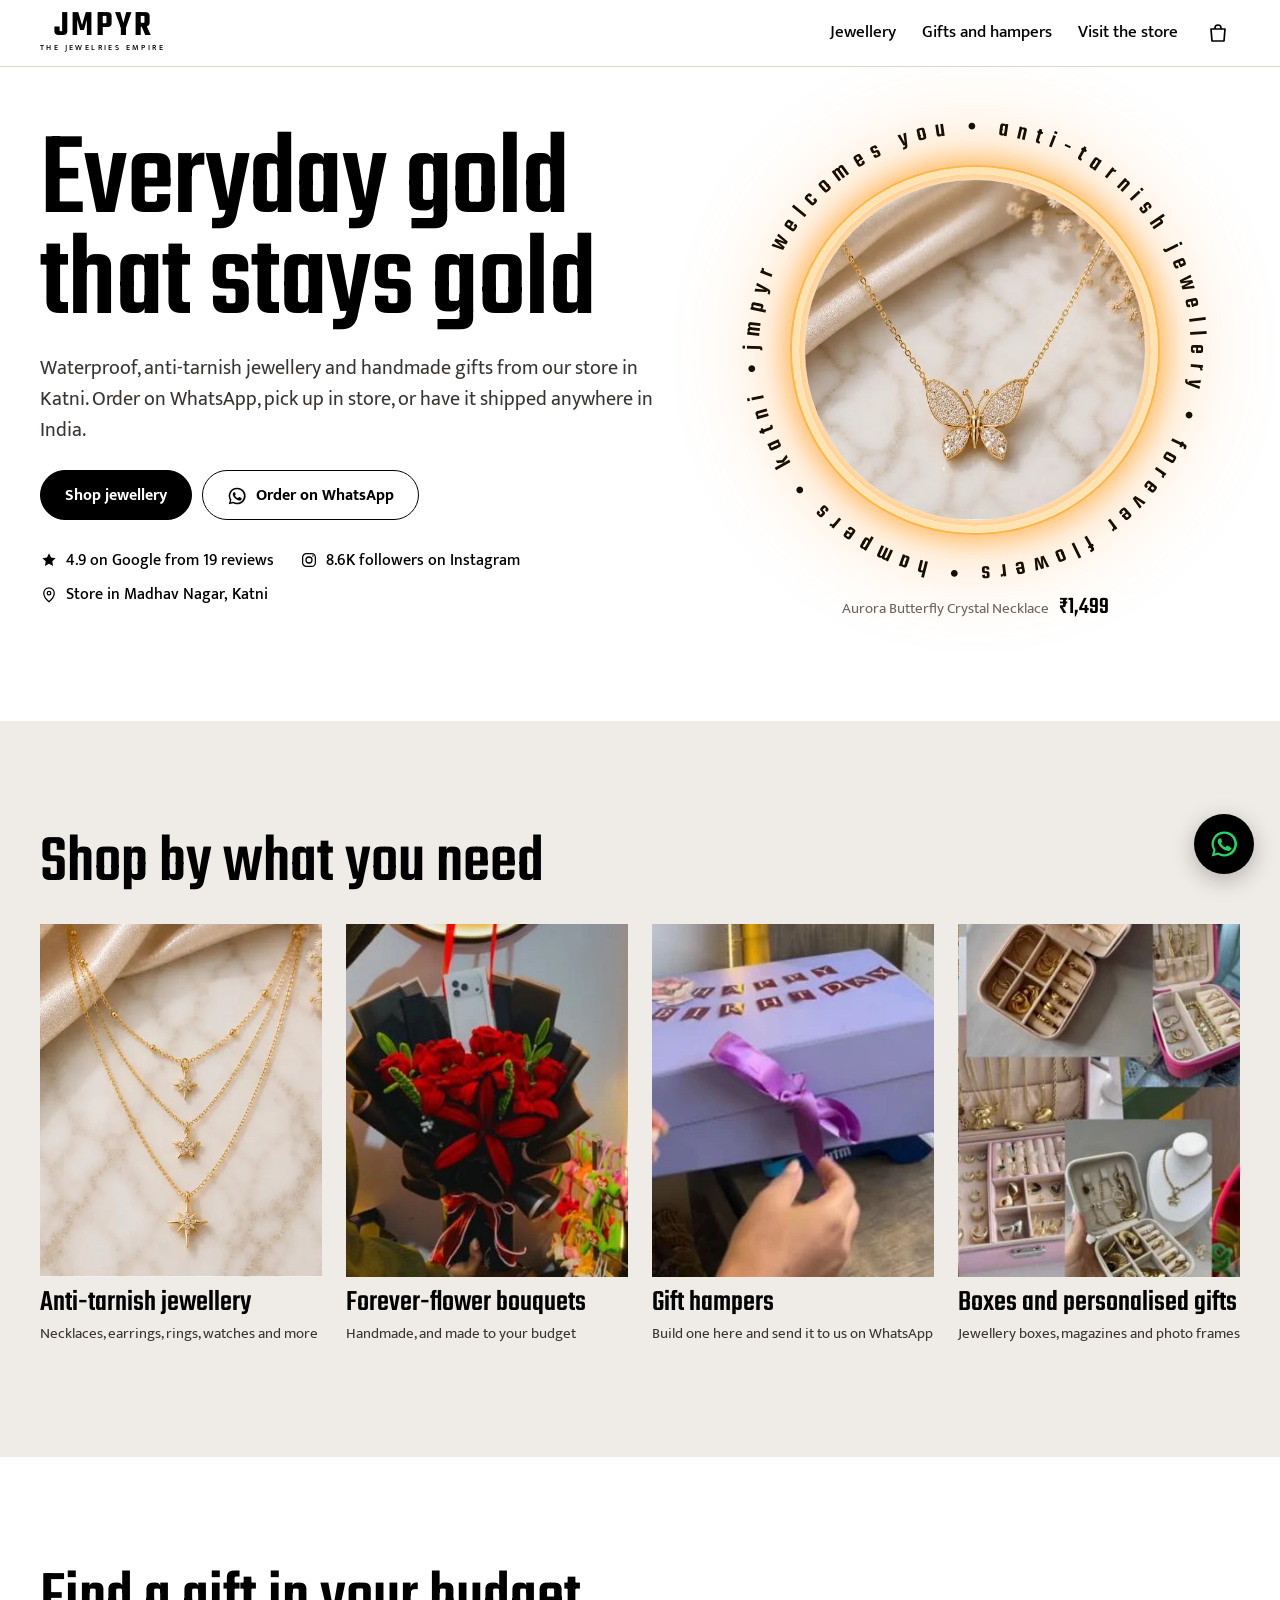
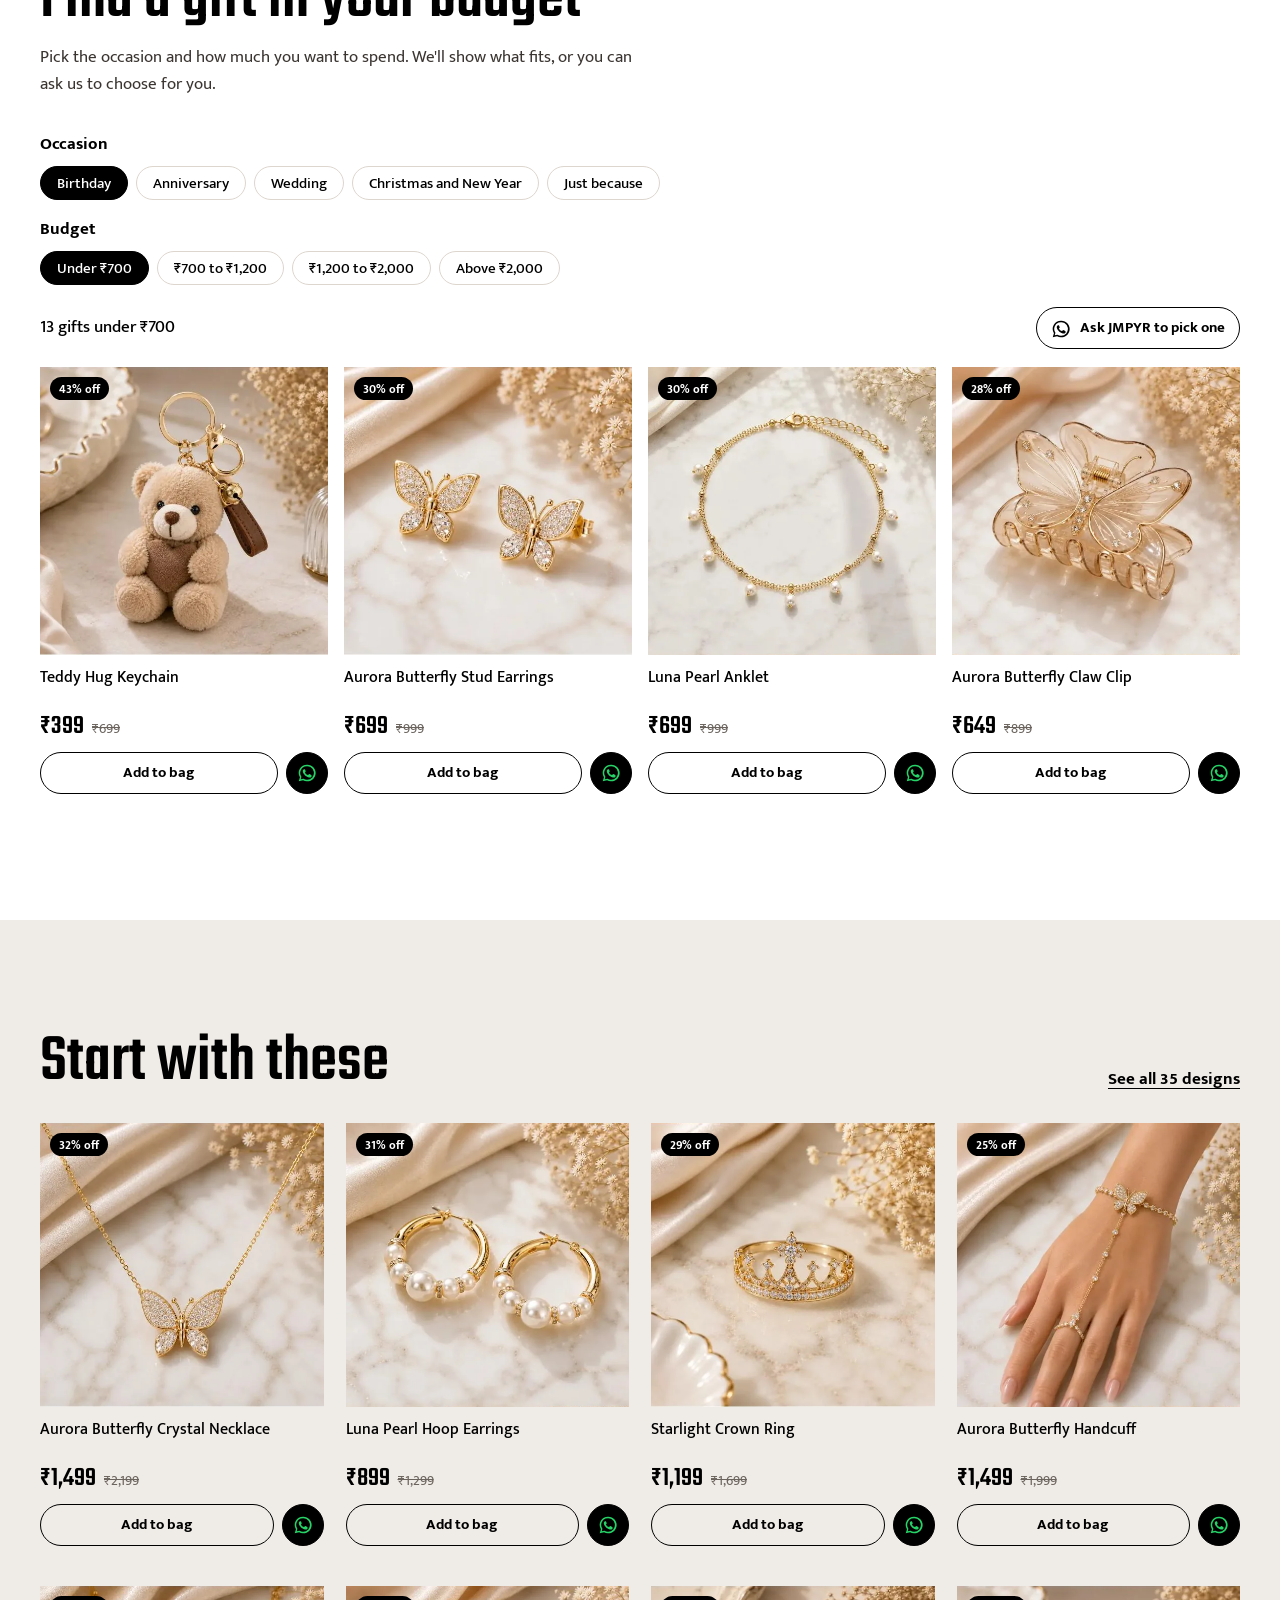
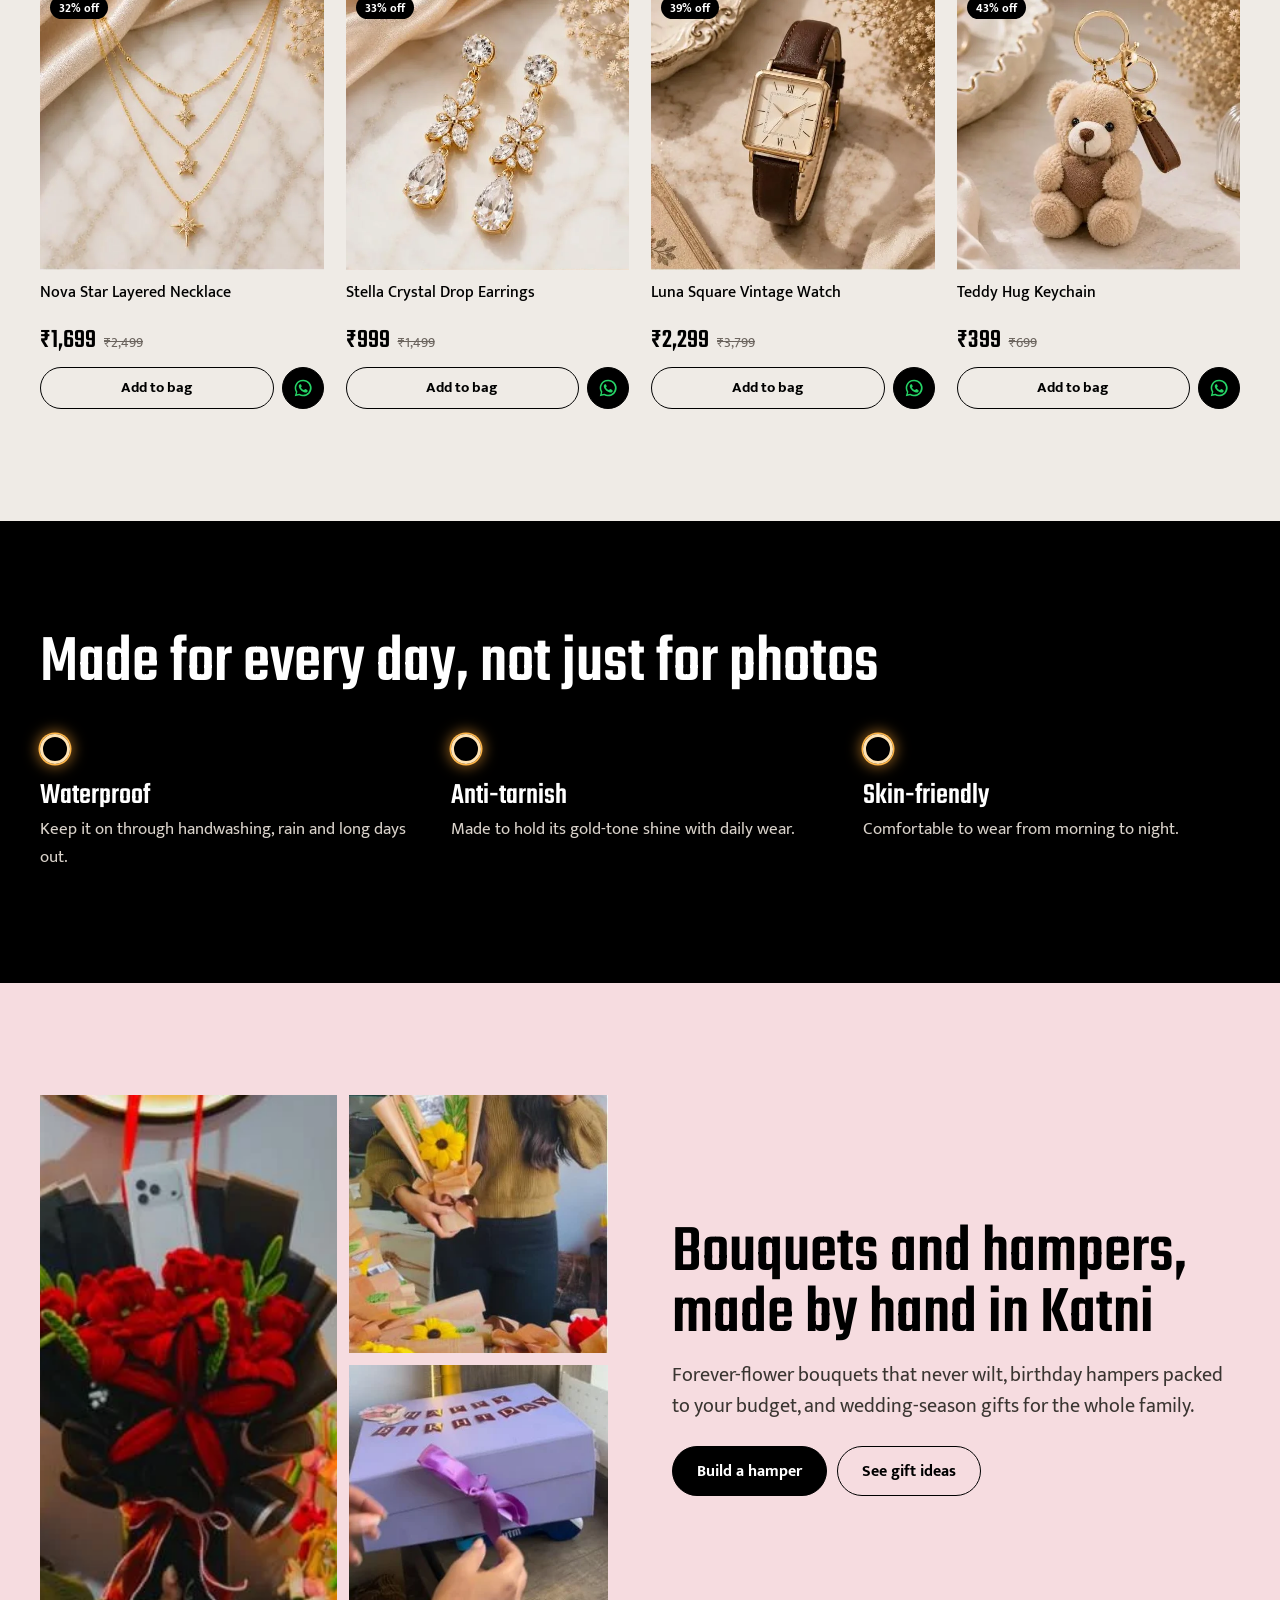
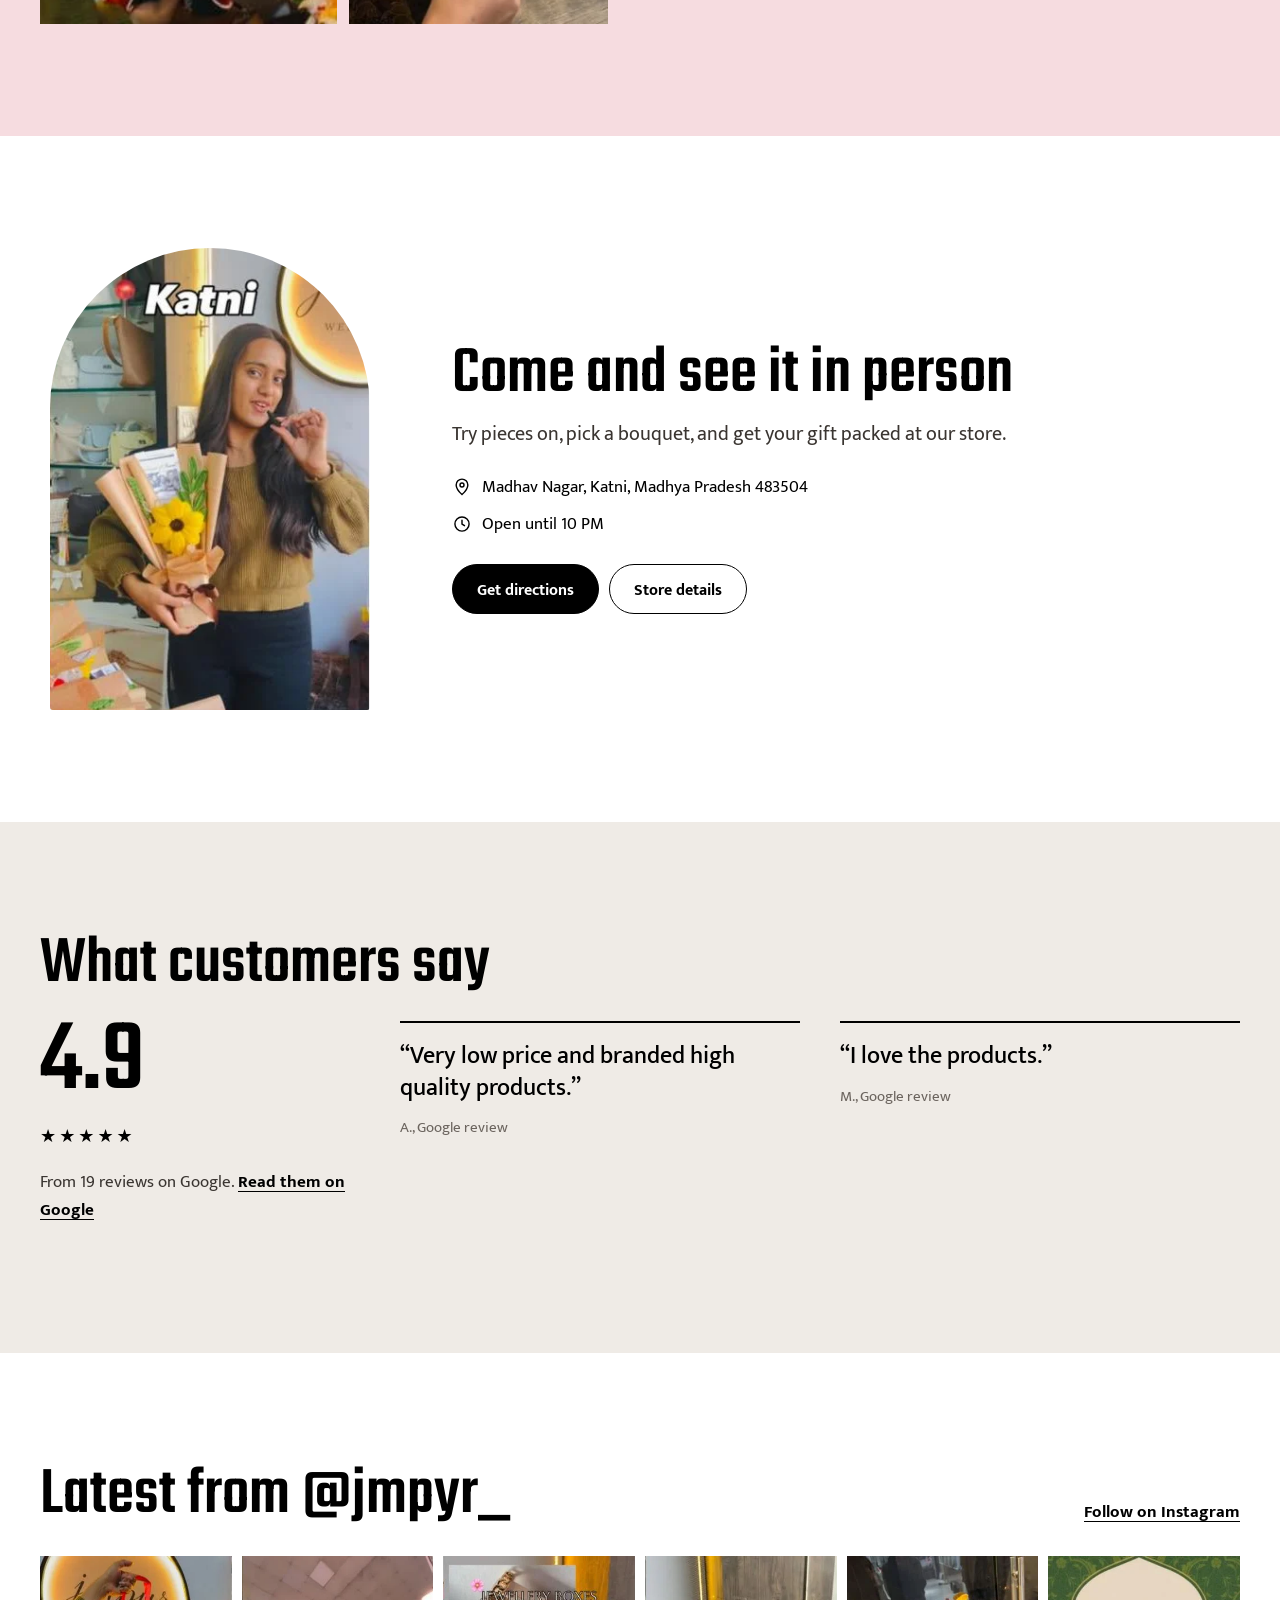
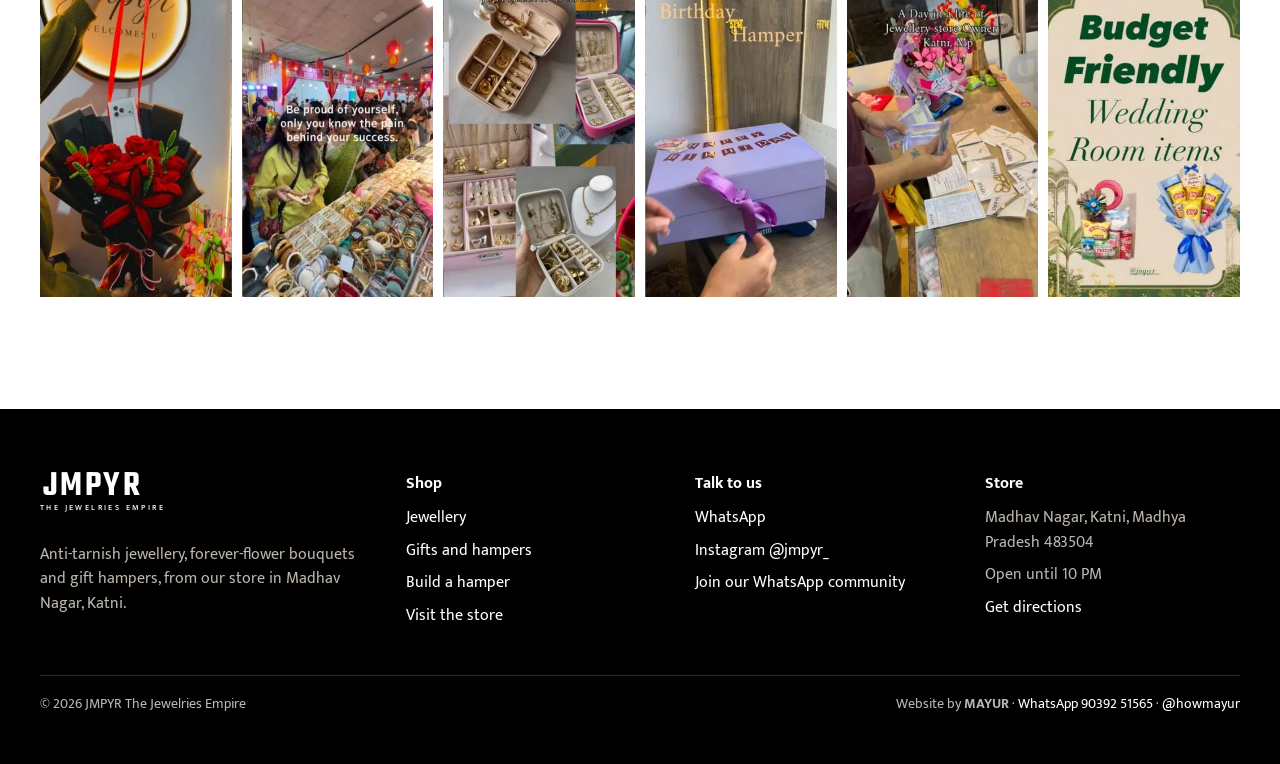
==== commit 1c270c64: "Add Mayur's footer credit with WhatsApp and Instagram; keep README off the site Co-Authored-By: Clau" ====
--- a/index.html
+++ b/index.html
@@ -197,7 +197,7 @@
         <ul><li data-cfg="address">Madhav Nagar, Katni, Madhya Pradesh 483504</li><li data-cfg="hours">Open until 10 PM</li><li><a href="https://www.google.com/maps/search/?api=1&amp;query=JMPYR+The+Jewelries+Empire+Madhav+Nagar+Katni" target="_blank" rel="noopener">Get directions</a></li></ul>
       </div>
     </div>
-    <div class="foot-note"><span>&copy; <span data-year>2026</span> JMPYR The Jewelries Empire</span><span>Concept by <span data-cfg="agency">Your Studio</span></span></div>
+    <div class="foot-note"><span>&copy; <span data-year>2026</span> JMPYR The Jewelries Empire</span><span>Website by <b data-cfg="agency">MAYUR</b> &middot; <a href="https://wa.me/919039251565?text=Hi%20Mayur!%20I%20saw%20the%20JMPYR%20website%20and%20want%20one%20for%20my%20business." target="_blank" rel="noopener">WhatsApp 90392 51565</a> &middot; <a href="https://www.instagram.com/howmayur/" target="_blank" rel="noopener">@howmayur</a></span></div>
   </div>
 </footer>
 
